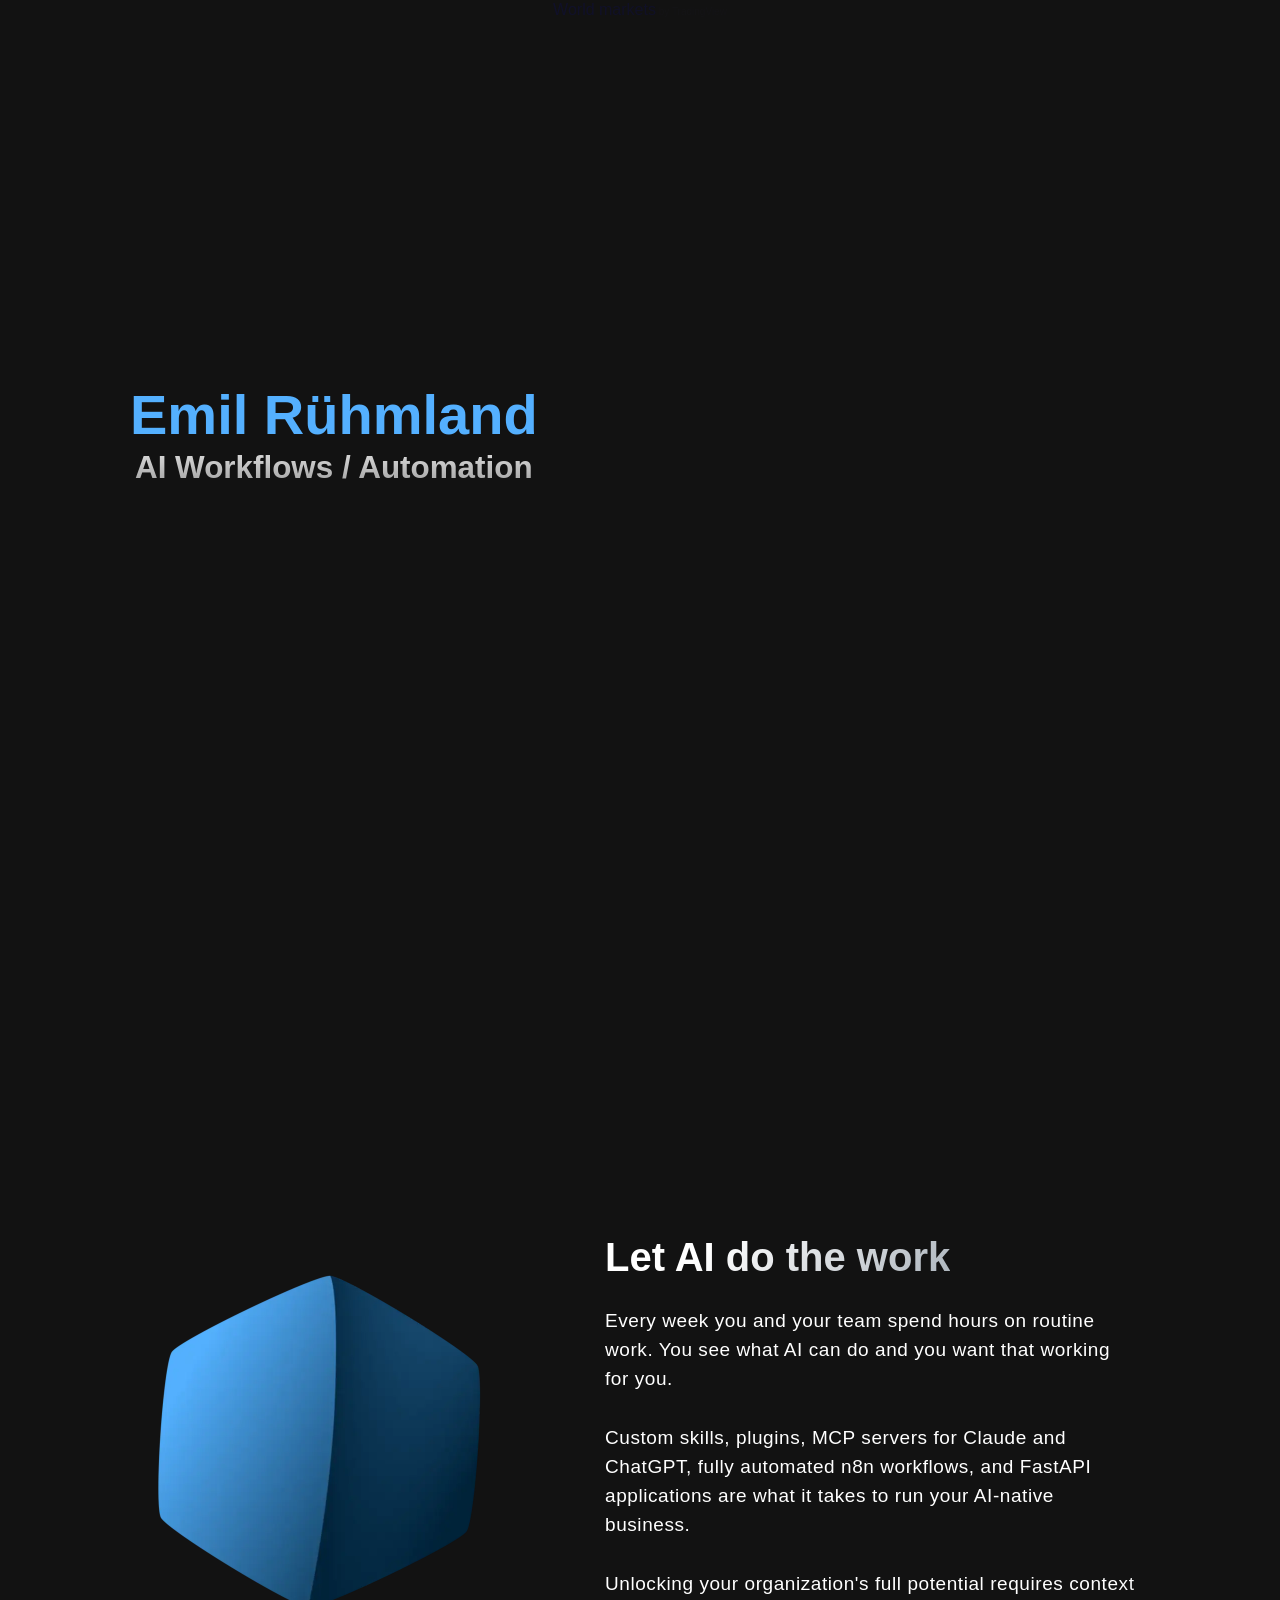
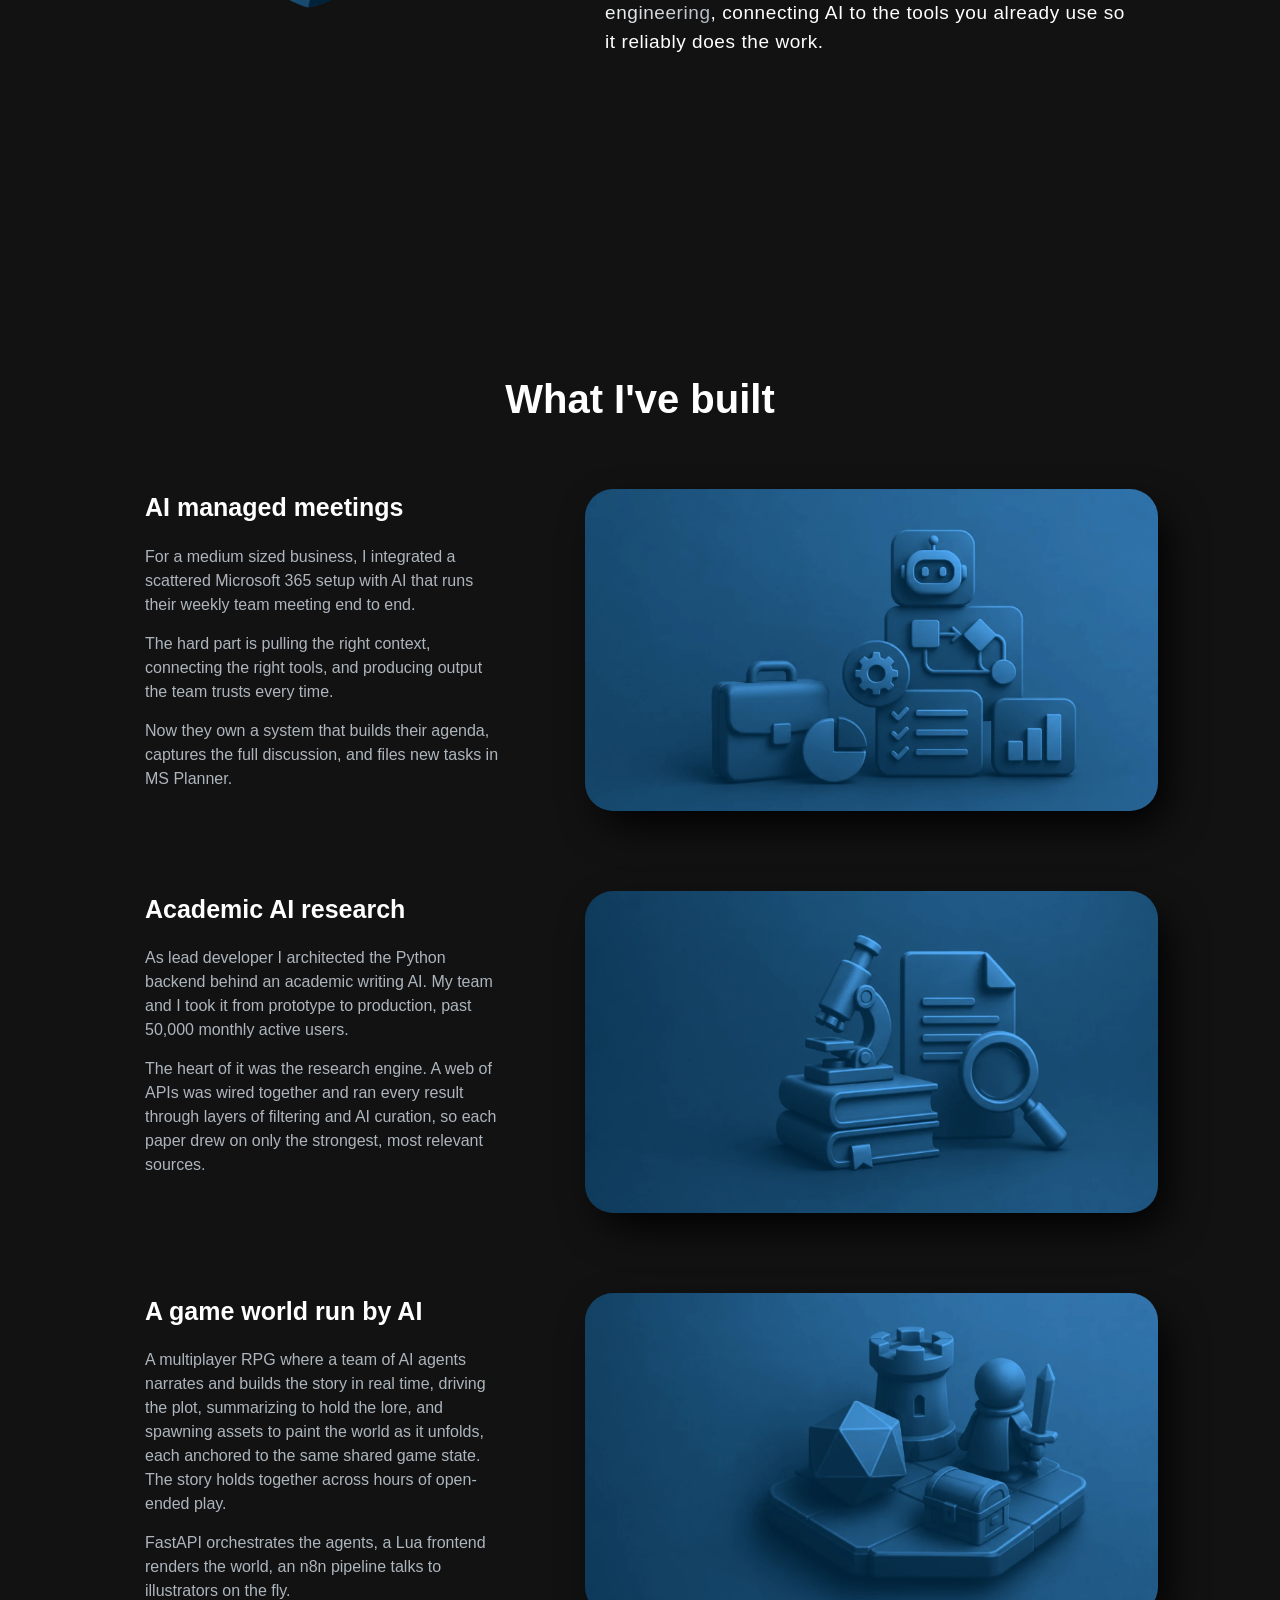
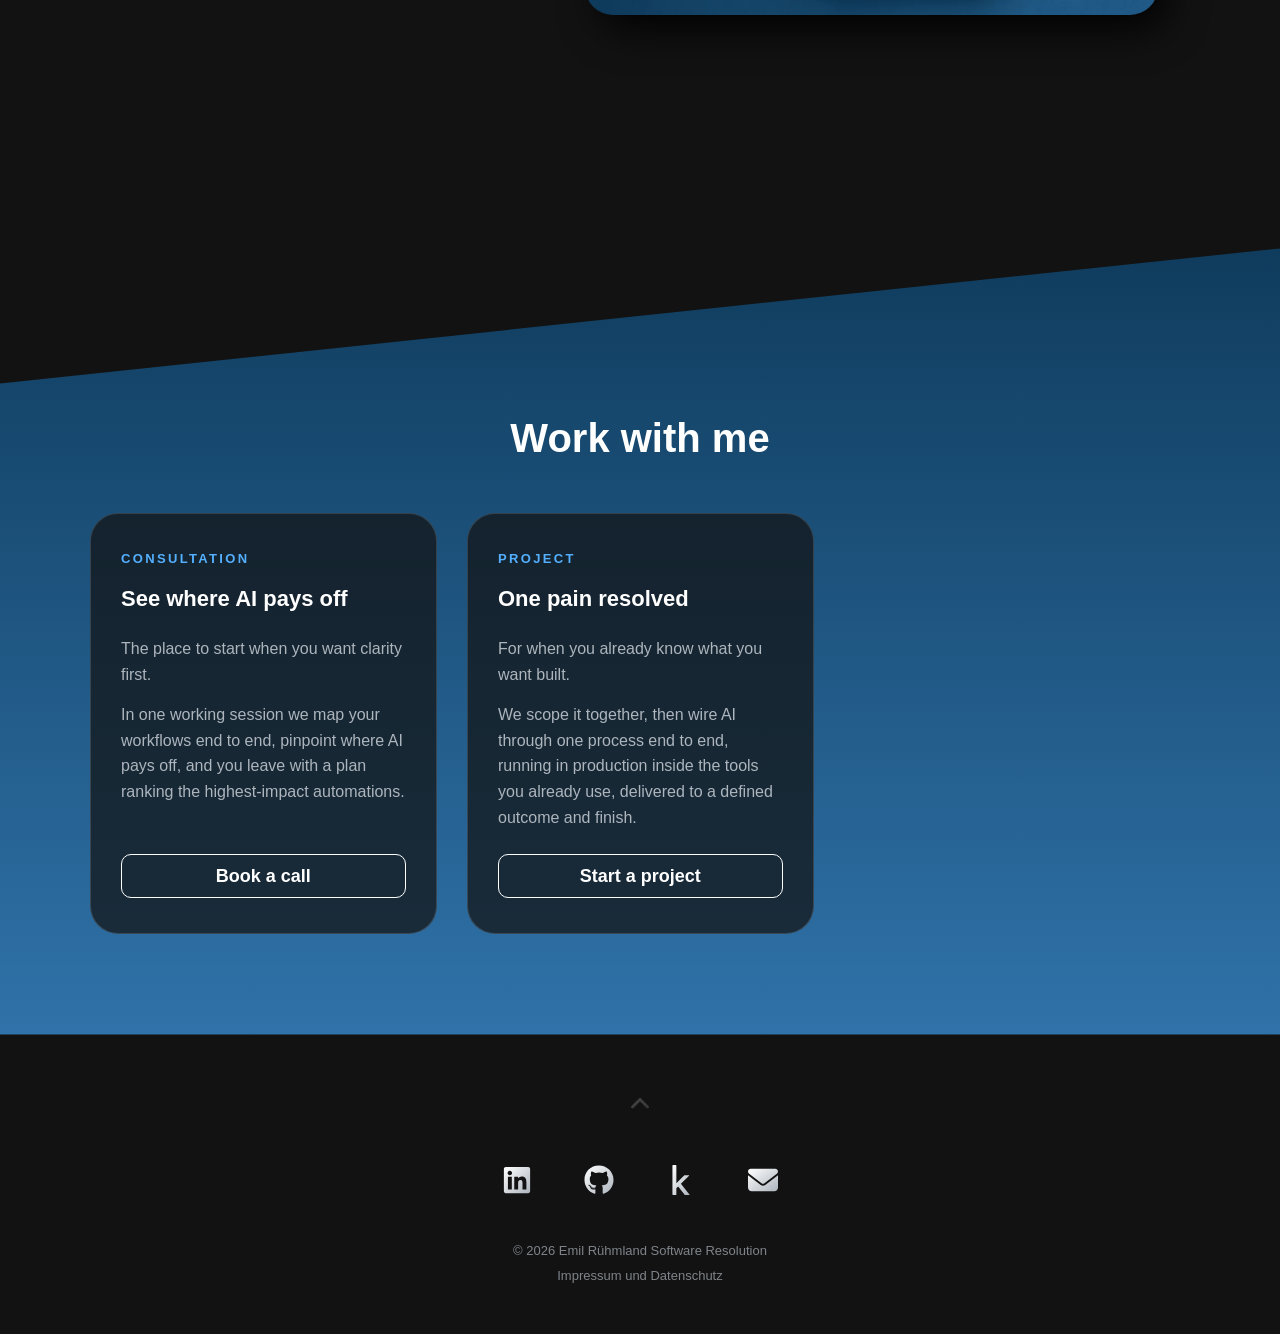
==== index.html @ a945712d "Update cal.com links and remove hero contact plus polish" ====
<!DOCTYPE html>
<html lang="en">

<head>
  <meta charset="UTF-8" />
  <meta http-equiv="X-UA-Compatible" content="IE=edge" />
  <meta name="viewport" content="width=device-width, initial-scale=1.0" />
  <style>
    @font-face {
      font-family: 'Montserrat';
      font-style: normal;
      font-weight: 400;
      font-display: swap;
      src: url('./assets/fonts/montserrat-400.ttf') format('truetype')
    }

    @font-face {
      font-family: 'Montserrat';
      font-style: normal;
      font-weight: 700;
      font-display: swap;
      src: url('./assets/fonts/montserrat-700.ttf') format('truetype')
    }

    @font-face {
      font-family: 'Chivo Mono';
      font-style: normal;
      font-weight: 100;
      font-display: swap;
      src: url('./assets/fonts/chivomono-100.ttf') format('truetype')
    }

    @font-face {
      font-family: 'Chivo Mono';
      font-style: normal;
      font-weight: 300;
      font-display: swap;
      src: url('./assets/fonts/chivomono-300.ttf') format('truetype')
    }

    @font-face {
      font-family: 'Chivo Mono';
      font-style: normal;
      font-weight: 400;
      font-display: swap;
      src: url('./assets/fonts/chivomono-400.ttf') format('truetype')
    }
  </style>

  <title>AI Integration &amp; Automation | Emil Rühmland</title>

  <meta name="description"
    content="AI automation for your business with n8n, FastAPI, and custom MCP servers. I wire AI into the tools you already run so it handles the repetitive work." />
  <meta name="author" content="Emil Rühmland" />
  <meta name="robots" content="index, follow" />

  <!-- Canonical URL -->
  <link rel="canonical" href="https://ruehmland.de/" />

  <!-- Open Graph -->
  <meta property="og:type" content="website" />
  <meta property="og:title" content="Emil Rühmland | Context Engineer" />
  <meta property="og:description"
    content="AI that does the work. I integrate AI into your business, inside the tools you already use." />
  <meta property="og:url" content="https://ruehmland.de/" />
  <meta property="og:image" content="https://ruehmland.de/assets/active/card.webp" />
  <meta property="og:image:width" content="1200" />
  <meta property="og:image:height" content="630" />
  <meta property="og:locale" content="en_US" />
  <meta property="og:site_name" content="Emil Rühmland Software Resolution" />

  <!-- Twitter Card -->
  <meta name="twitter:card" content="summary_large_image" />
  <meta name="twitter:title" content="Emil Rühmland | Context Engineer" />
  <meta name="twitter:description"
    content="AI that does the work. I integrate AI into your business, inside the tools you already use." />
  <meta name="twitter:image" content="https://ruehmland.de/assets/active/card.webp" />

  <!-- Favicon -->
  <link rel="icon" type="image/webp" href="./assets/active/favicon.webp" />

  <!-- Theme color -->
  <meta name="theme-color" content="#36d1dc" />

  <link rel="stylesheet" href="./css/main.css" />
  <script defer src="./javascript/scrollreveal.min.js"></script>
  <script defer type="text/javascript" src="./javascript/scrollveal.js"></script>

  <!-- JSON-LD Structured Data -->
  <script type="application/ld+json">
  {
    "@context": "https://schema.org",
    "@graph": [
      {
        "@type": "Person",
        "@id": "https://ruehmland.de/#emil",
        "name": "Emil Rühmland",
        "jobTitle": "Context Engineer",
        "description": "AI integration & automation for business",
        "url": "https://ruehmland.de",
        "image": "https://ruehmland.de/assets/active/logo.webp",
        "email": "emil@ruehm.land",
        "sameAs": [
          "https://www.linkedin.com/in/emilrueh/",
          "https://github.com/emilrueh/",
          "https://www.kaggle.com/emilrueh"
        ],
        "knowsAbout": [
          "AI integration",
          "AI automation",
          "context engineering",
          "MCP",
          "custom MCP development",
          "Microsoft 365 automation",
          "n8n",
          "FastAPI",
          "business process automation",
          "LLM integration"
        ],
        "worksFor": {
          "@type": "Organization",
          "name": "Emil Rühmland Software Resolution"
        }
      },
      {
        "@type": "Service",
        "serviceType": "AI integration & automation",
        "provider": { "@id": "https://ruehmland.de/#emil" },
        "areaServed": ["EU", "Remote"]
      }
    ]
  }
  </script>
</head>

<body>
  <!-- SVG Icon Sprite -->
  <svg xmlns="http://www.w3.org/2000/svg" style="position: absolute; width: 0; height: 0; overflow: hidden;">
    <defs>
      <linearGradient id="icon-gradient" x1="0%" y1="0%" x2="100%" y2="100%">
        <stop offset="0%" style="stop-color:#ffffff" />
        <stop offset="100%" style="stop-color:#adb5bd" />
      </linearGradient>
      <linearGradient id="service-icon-gradient" x1="0%" y1="100%" x2="100%" y2="0%">
        <stop offset="0%" stop-color="#54b0ff" />
        <stop offset="100%" stop-color="#2d5373" />
      </linearGradient>
    </defs>
    <symbol id="icon-linkedin" viewBox="0 0 448 512">
      <path
        d="M416 32H31.9C14.3 32 0 46.5 0 64.3v383.4C0 465.5 14.3 480 31.9 480H416c17.6 0 32-14.5 32-32.3V64.3c0-17.8-14.4-32.3-32-32.3zM135.4 416H69V202.2h66.5V416zm-33.2-243c-21.3 0-38.5-17.3-38.5-38.5S80.9 96 102.2 96c21.2 0 38.5 17.3 38.5 38.5 0 21.3-17.2 38.5-38.5 38.5zm282.1 243h-66.4V312c0-24.8-.5-56.7-34.5-56.7-34.6 0-39.9 27-39.9 54.9V416h-66.4V202.2h63.7v29.2h.9c8.9-16.8 30.6-34.5 62.9-34.5 67.2 0 79.7 44.3 79.7 101.9V416z" />
    </symbol>
    <symbol id="icon-github" viewBox="0 0 496 512">
      <path
        d="M165.9 397.4c0 2-2.3 3.6-5.2 3.6-3.3.3-5.6-1.3-5.6-3.6 0-2 2.3-3.6 5.2-3.6 3-.3 5.6 1.3 5.6 3.6zm-31.1-4.5c-.7 2 1.3 4.3 4.3 4.9 2.6 1 5.6 0 6.2-2s-1.3-4.3-4.3-5.2c-2.6-.7-5.5.3-6.2 2.3zm44.2-1.7c-2.9.7-4.9 2.6-4.6 4.9.3 2 2.9 3.3 5.9 2.6 2.9-.7 4.9-2.6 4.6-4.6-.3-1.9-3-3.2-5.9-2.9zM244.8 8C106.1 8 0 113.3 0 252c0 110.9 69.8 205.8 169.5 239.2 12.8 2.3 17.3-5.6 17.3-12.1 0-6.2-.3-40.4-.3-61.4 0 0-70 15-84.7-29.8 0 0-11.4-29.1-27.8-36.6 0 0-22.9-15.7 1.6-15.4 0 0 24.9 2 38.6 25.8 21.9 38.6 58.6 27.5 72.9 20.9 2.3-16 8.8-27.1 16-33.7-55.9-6.2-112.3-14.3-112.3-110.5 0-27.5 7.6-41.3 23.6-58.9-2.6-6.5-11.1-33.3 2.6-67.9 20.9-6.5 69 27 69 27 20-5.6 41.5-8.5 62.8-8.5s42.8 2.9 62.8 8.5c0 0 48.1-33.6 69-27 13.7 34.7 5.2 61.4 2.6 67.9 16 17.7 25.8 31.5 25.8 58.9 0 96.5-58.9 104.2-114.8 110.5 9.2 7.9 17 22.9 17 46.4 0 33.7-.3 75.4-.3 83.6 0 6.5 4.6 14.4 17.3 12.1C428.2 457.8 496 362.9 496 252 496 113.3 383.5 8 244.8 8zM97.2 352.9c-1.3 1-1 3.3.7 5.2 1.6 1.6 3.9 2.3 5.2 1 1.3-1 1-3.3-.7-5.2-1.6-1.6-3.9-2.3-5.2-1zm-10.8-8.1c-.7 1.3.3 2.9 2.3 3.9 1.6 1 3.6.7 4.3-.7.7-1.3-.3-2.9-2.3-3.9-2-.6-3.6-.3-4.3.7zm32.4 35.6c-1.6 1.3-1 4.3 1.3 6.2 2.3 2.3 5.2 2.6 6.5 1 1.3-1.3.7-4.3-1.3-6.2-2.2-2.3-5.2-2.6-6.5-1zm-11.4-14.7c-1.6 1-1.6 3.6 0 5.9 1.6 2.3 4.3 3.3 5.6 2.3 1.6-1.3 1.6-3.9 0-6.2-1.4-2.3-4-3.3-5.6-2z" />
    </symbol>
    <symbol id="icon-kaggle" viewBox="0 0 320 512">
      <path
        d="M304.2 501.5L158.4 320.3 298.2 185c2.6-2.7 1.7-10.5-5.3-10.5h-69.2c-3.5 0-7 1.8-10.5 5.3L80.9 313.5V7.5q0-7.5-7.5-7.5H21.5Q14 0 14 7.5v497q0 7.5 7.5 7.5h51.9q7.5 0 7.5-7.5v-109l30.8-29.3 110.5 140.6c3 3.5 6.5 5.3 10.5 5.3h66.5q5.25 0 6.3-5.3 1.05-5.3-1.3-7.8z" />
    </symbol>
    <symbol id="icon-envelope" viewBox="0 0 512 512">
      <path
        d="M48 64C21.5 64 0 85.5 0 112c0 15.1 7.1 29.3 19.2 38.4L236.8 313.6c11.4 8.5 27 8.5 38.4 0L492.8 150.4c12.1-9.1 19.2-23.3 19.2-38.4c0-26.5-21.5-48-48-48H48zM0 176V384c0 35.3 28.7 64 64 64H448c35.3 0 64-28.7 64-64V176L294.4 339.2c-22.8 17.1-54 17.1-76.8 0L0 176z" />
    </symbol>
    <symbol id="icon-angle-up" viewBox="0 0 448 512">
      <path
        d="M201.4 137.4c12.5-12.5 32.8-12.5 45.3 0l160 160c12.5 12.5 12.5 32.8 0 45.3s-32.8 12.5-45.3 0L224 205.3 86.6 342.6c-12.5 12.5-32.8 12.5-45.3 0s-12.5-32.8 0-45.3l160-160z" />
    </symbol>
  </svg>

  <!-- Hero Section -->
  <div id="hero">
    <div class="hero-overlay"></div>

    <section class="container hero-content">
      <div class="hero-title-group">
        <h1 class="hero-title">
          <span class="text-color-main name">Emil Rühmland</span>
          <br />
          <span class="company-name">AI Workflows / Automation</span>
        </h1>
      </div>
    </section>
    <a href="#about" class="scroll-down-link" aria-label="scroll-down">
      <div class="scroll-down"></div>
    </a>
  </div>
  <!-- /END Hero Section -->

  <!-- About Section -->
  <section id="about">
    <div class="container">
      <div class="row about-wrapper">
        <div class="about-wrapper__image">
          <img class="img-fluid" src="./assets/active/logo.webp" alt="Emil Rühmland Software Resolution logo"
            width="700" height="700" loading="lazy" />
        </div>
        <div class="about-wrapper__info">
          <h2 class="section-title">
            <span class="text-color-highlight">Let AI do the work</span>
          </h2>
          <p class="about-wrapper__info-text">
            Every week you and your team spend hours on routine work. You see what AI can do and you want that
            working for you.
          </p>
          <p class="about-wrapper__info-text">
            Custom skills, plugins, MCP servers for Claude and ChatGPT, fully automated n8n
            workflows, and FastAPI applications are what it takes to run your AI-native business.
          </p>
          <p class="about-wrapper__info-text">Unlocking your organization's full potential requires
            <span class="text-color-highlight">context engineering</span>, connecting AI to the tools you
            already use so it reliably does the work.
          </p>
          <img class="about-wrapper__logo-inline" src="./assets/active/logo-90.webp"
            alt="Emil Rühmland Software Resolution logo" width="90" height="90" loading="lazy" />
        </div>
      </div>
    </div>
  </section>
  <!-- /END About Section -->

  <!-- Projects Section -->
  <section id="projects">
    <div class="container">
      <div class="project-wrapper">
        <h2 class="section-title">What I've built</h2>

        <!-- Each .row is a project -->
        <article class="row">
          <div class="project-wrapper__text">
            <h3 class="project-wrapper__text-title">AI managed meetings</h3>
            <p class="project-wrapper__text-info">
              For a medium sized business, I integrated a scattered Microsoft 365 setup with AI
              that runs their weekly team meeting end to end.
            </p>
            <p class="project-wrapper__text-info">
              The hard part is pulling the right
              context, connecting the right tools, and producing output the team trusts every time.
            </p>
            <p class="project-wrapper__text-info">
              Now they own a system that builds their agenda, captures the full discussion, and files new tasks in
              MS Planner.
            </p>
          </div>
          <div class="project-wrapper__image">
            <div class="thumbnail rounded">
              <img src="./assets/active/businessworkflows.webp" class="img-fluid"
                alt="AI meeting assistant integrated with Microsoft 365 for a mid-sized business" width="1600"
                height="900" loading="lazy" />
            </div>
          </div>
        </article>
        <!-- /END Project -->

        <!-- Each .row is a project -->
        <article class="row">
          <div class="project-wrapper__text">
            <h3 class="project-wrapper__text-title">Academic AI research</h3>
            <p class="project-wrapper__text-info">
              As lead developer I architected the Python backend behind an academic writing AI. My team and I took
              it from prototype to production, past 50,000 monthly active users.
            </p>
            <p class="project-wrapper__text-info">
              The heart of it was the research engine. A web of APIs was wired together and ran every
              result through layers of filtering and AI curation, so each paper drew on
              only the strongest, most relevant sources.
            </p>
          </div>
          <div class="project-wrapper__image">
            <div class="thumbnail rounded">
              <img src="./assets/active/academicresearch.webp" class="img-fluid"
                alt="Academic writing AI with a Python research engine" width="1600" height="900" loading="lazy" />
            </div>
          </div>
        </article>
        <!-- /END Project -->

        <!-- Each .row is a project -->
        <article class="row">
          <div class="project-wrapper__text">
            <h3 class="project-wrapper__text-title">A game world run by AI</h3>
            <p class="project-wrapper__text-info">
              A multiplayer RPG where a team of AI agents narrates and builds the story in real
              time, driving the plot, summarizing to hold the lore, and spawning assets to paint the world as
              it unfolds, each anchored to the same shared game state. The story holds together across hours of
              open-ended play.
            </p>
            <p class="project-wrapper__text-info">
              FastAPI orchestrates the agents, a Lua frontend renders the world, an n8n pipeline talks to illustrators
              on the fly.
            </p>
          </div>
          <div class="project-wrapper__image">
            <div class="thumbnail rounded">
              <img src="./assets/active/roleplayinggame.webp" class="img-fluid"
                alt="Multiplayer RPG narrated in real time by a team of AI agents" width="1600" height="900"
                loading="lazy" />
            </div>
          </div>
        </article>
        <!-- /END Project -->
      </div>
    </div>
  </section>
  <!-- /END Projects Section -->

  <!-- Contact Section -->
  <section id="contact">
    <div class="container">
      <h2 class="section-title">Work with me</h2>
      <div class="pricing-grid">
        <article class="pricing-card">
          <p class="pricing-card__label">Consultation</p>
          <h3 class="pricing-card__title">See where AI pays off</h3>
          <p class="pricing-card__lead">The place to start when you want clarity first.</p>
          <p class="pricing-card__desc">In one working session we map your workflows end to end,
            pinpoint where AI pays off, and you leave with a plan ranking the highest-impact automations.</p>
          <a href="https://cal.com/emilrueh/consultation" target="_blank" rel="noopener noreferrer"
            class="cta-btn cta-btn--contact pricing-card__cta">Book a call</a>
        </article>
        <article class="pricing-card">
          <p class="pricing-card__label">Project</p>
          <h3 class="pricing-card__title">One pain resolved</h3>
          <p class="pricing-card__lead">For when you already know what you want built.</p>
          <p class="pricing-card__desc">We scope it together, then wire AI through one process end to
            end, running in production inside the tools you already use, delivered to a defined outcome
            and finish.</p>
          <a href="https://cal.com/emilrueh/project" target="_blank" rel="noopener noreferrer"
            class="cta-btn cta-btn--contact pricing-card__cta">Start a project</a>
        </article>
        <article class="pricing-card">
          <p class="pricing-card__label">Partnership</p>
          <h3 class="pricing-card__title">Your AI-native business</h3>
          <p class="pricing-card__lead">For making AI part of how the whole business runs.</p>
          <p class="pricing-card__desc">We work process by process across the company, each one scoped
            and delivered like a project, with continuous rollout, upkeep, and priority access as your
            needs grow.</p>
          <a href="https://cal.com/emilrueh/partnership" target="_blank" rel="noopener noreferrer"
            class="cta-btn cta-btn--contact pricing-card__cta">Let's talk</a>
        </article>
      </div>
    </div>
  </section>
  <!-- END Contact Section -->

  <!-- Footer Section -->
  <footer class="footer">
    <div class="container">
      <a href="#hero" class="back-to-top" aria-label="back to top">
        <svg class="icon icon-angle-up" aria-hidden="true">
          <use href="#icon-angle-up"></use>
        </svg>
      </a>
      <div class="social-links">
        <a href="https://www.linkedin.com/in/emilrueh/" target="_blank" rel="noopener noreferrer" aria-label="linkedin">
          <svg class="icon">
            <use href="#icon-linkedin"></use>
          </svg>
        </a>
        <a href="https://github.com/emilrueh/" target="_blank" rel="noopener noreferrer" aria-label="github">
          <svg class="icon">
            <use href="#icon-github"></use>
          </svg>
        </a>
        <a href="https://www.kaggle.com/emilrueh" target="_blank" rel="noopener noreferrer" aria-label="kaggle">
          <svg class="icon">
            <use href="#icon-kaggle"></use>
          </svg>
        </a>
        <a href="mailto:emil@ruehm.land" target="_blank" rel="noopener noreferrer" aria-label="email">
          <svg class="icon">
            <use href="#icon-envelope"></use>
          </svg>
        </a>
      </div>
      <p class="footer__text">
        &copy; <span id="year"></span> Emil Rühmland Software Resolution
      </p>
      <p class="footer__text">
        <a href="./impressum.html">Impressum</a> und
        <a href="./datenschutz.html">Datenschutz</a>
      </p>
      <script>
        document.getElementById('year').textContent = new Date().getFullYear();
      </script>
    </div>
  </footer>
  <!-- END Footer Section -->

  <script defer src="./javascript/vanilla-tilt.min.js"></script>
  <script defer src="./javascript/valtilt.js"></script>
  <!-- <script defer src="./javascript/crudeletters.js"></script> -->
  <script defer src="./javascript/readability.js"></script>
  <script defer src="./javascript/binary.js"></script>
  <script defer src="./javascript/tradingview.js"></script>
</body>

</html>
---- css/main.css ----
/* Montserrat loaded in HTML to avoid render-blocking @import */

@property --company-fade {
    syntax: '<color>';
    inherits: false;
    initial-value: white;
}

@property --highlight-fade {
    syntax: '<color>';
    inherits: false;
    initial-value: #adb5bd;
}

/* ==========================================================================
   1. CSS VARIABLES
   ========================================================================== */

:root {
    --bg-dark: #121212;
    --accent-light-blue: #54b0ff;
    --accent-dark-blue: #002239;
    --accent-middle: #002239;
    --text-white: #ffffff;
    --text-light-grey: #adb5bd;
    --chart-opacity: 0.15;
}

/* ==========================================================================
   2. RESET & BASE
   ========================================================================== */

* {
    margin: 0;
    padding: 0;
    box-sizing: border-box;
    font-family: "Montserrat", sans-serif
}

html {
    font-size: 62.5%;
    scroll-behavior: smooth;
    overflow-x: clip;
}

#binary-canvas {
    position: fixed;
    top: 0;
    left: 0;
    z-index: -2;
    pointer-events: none;
    -webkit-mask-image: linear-gradient(to bottom, transparent 0%, black 8%, black 100%);
    mask-image: linear-gradient(to bottom, transparent 0%, black 8%, black 100%);
}

body {
    text-align: center;
    line-height: 1.5;
    background-color: var(--bg-dark);
}

/* ==========================================================================
   3. TYPOGRAPHY
   ========================================================================== */

h1 {
    font-weight: 700
}

p,
a {
    font-size: 1.6rem
}

a {
    text-decoration: none
}

a:hover {
    transition: all .3s ease-in-out
}

.section-title {
    margin-bottom: 4.5rem;
    font-size: 4rem
}

@media(max-width: 37.5em) {
    .section-title {
        font-size: 2.8rem
    }
}

.text-color-main {
    margin-left: 1rem;
    color: var(--accent-middle);
    -webkit-text-fill-color: var(--accent-middle)
}

@supports((-webkit-background-clip: text) or (background-clip: text)) or (-webkit-background-clip: text) {
    .text-color-main {
        background-image: linear-gradient(0deg, var(--accent-light-blue) 0%, var(--accent-light-blue) 100%);
        -webkit-background-clip: text;
        background-clip: text;
        -webkit-text-fill-color: rgba(0, 0, 0, 0);
        color: rgba(0, 0, 0, 0)
    }
}

@media(max-width: 48em) {
    .text-color-main {
        margin: 0;
        background-image: none;
        -webkit-text-fill-color: var(--accent-light-blue);
        color: var(--accent-light-blue);
        box-shadow: none
    }
}

.text-color-highlight {
    color: var(--text-light-grey);
    -webkit-text-fill-color: var(--text-light-grey)
}

@supports((-webkit-background-clip: text) or (background-clip: text)) or (-webkit-background-clip: text) {
    .text-color-highlight {
        --highlight-fade: #adb5bd;
        background-image: linear-gradient(135deg, var(--text-white) 30%, var(--highlight-fade) 100%);
        -webkit-background-clip: text;
        background-clip: text;
        -webkit-text-fill-color: rgba(0, 0, 0, 0);
        color: rgba(0, 0, 0, 0);
        transition: --highlight-fade 0.6s ease;
    }

    .text-color-highlight:hover {
        --highlight-fade: white;
    }
}


/* ==========================================================================
   4. LAYOUT
   ========================================================================== */

.mobile-break {
    display: none;
}

.desktop-break {
    display: inline;
}

@media(max-width: 45em) {
    .mobile-break {
        display: inline;
    }

    .desktop-break {
        display: none;
    }
}

section {
    padding: 5rem 0rem
}

@media(max-width: 45em) {
    section {
        border: none;
        padding-left: 1rem;
        padding-right: 1rem;
    }
}

section .row {
    display: grid;
    gap: 2rem;
    grid-template-columns: 1fr 2fr;
    grid-template-rows: 1fr;
    padding: 0 1.5rem
}

@media(max-width: 56.25em) {
    section .row {
        grid-template-columns: 1fr;
        grid-template-rows: auto
    }
}

@media(max-width: 37.5em) {
    section .row {
        padding: 0
    }
}

section .row p+p {
    margin-top: 1rem
}

section .row span {
    margin-top: 2rem
}

.container {
    width: 100%;
    padding: 0 1.5rem;
    margin: 0 auto;
    max-width: 1140px
}

@media(max-width: 75em) {
    .container {
        max-width: 960px;
        width: 100%
    }
}

@media(max-width: 56.25em) {
    .container {
        max-width: 720px;
        width: 100%;
        justify-content: center
    }
}

@media(max-width: 48em) {
    .container {
        max-width: 720px;
        width: 100%
    }
}

@media(max-width: 37.5em) {
    .container {
        max-width: 540px;
        width: 100%
    }
}

/* ==========================================================================
   5. BUTTONS
   ========================================================================== */

.cta-btn {
    margin-top: -1rem;
    display: inline-block;
    position: relative;
    padding: .8rem 1.6rem;
    font-weight: bold;
    line-height: 1;
    z-index: 1;
    overflow: hidden;
    border-radius: 3px;
    transition: all cubic-bezier(0.19, 1, 0.22, 1) .6s
}

.cta-btn::after {
    content: "";
    display: block;
    position: absolute;
    background-image: linear-gradient(135deg, var(--accent-light-blue) 0%, var(--accent-dark-blue) 100%);
    width: 0px;
    height: 100%;
    left: 0;
    top: 0;
    z-index: -1;
    transition: all cubic-bezier(0.19, 1, 0.22, 1) .6s
}

@media(max-width: 37.5em) {
    .cta-btn::after {
        width: 0;
        height: 0;
        background-image: none
    }
}

.cta-btn--contact {
    border-radius: 10px;
    margin-top: 1rem;
    align-self: center;
    color: #fff;
    border: 1px solid #fff
}

.cta-btn--contact::after {
    background: #fff;
    width: 100%;
    opacity: 0;
    transition: opacity 0.3s ease;
}

.cta-btn--contact:hover {
    color: #000;
    text-decoration: none;
    box-shadow: none;
    mix-blend-mode: screen;
    transition: color 0.3s;
}

@media(max-width: 37.5em) {
    .cta-btn--contact:hover {
        color: #fff
    }
}

.cta-btn--contact:hover::after {
    opacity: 1
}

/* ==========================================================================
   6. HERO SECTION
   ========================================================================== */

#hero {
    position: relative;
    min-height: 100vh;
    height: 100vh;
    display: flex;
    align-items: center;
    background-color: var(--bg-dark);
    font-weight: 400;
    color: #272341;
    padding: 0rem 5.6rem;
    top: 0;
    left: 0;
    bottom: 0;
    right: 0;
    line-height: 1.2;
}

@media(max-width: 56.25em) {
    #hero {
        justify-content: center
    }
}

@media(max-width: 37.5em) {
    #hero {
        padding: 0rem 1.6rem
    }
}

#hero .hero-title {
    font-size: 5.6rem;
    font-weight: 700;
    margin-bottom: 3.2rem;
    text-align: left;
    color: var(--text-white);
}

#hero .hero-title .name {
    margin: 0;
    font-size: 5.6rem;
    display: inline-block;
}

@media(max-width: 75em) {
    #hero .hero-title {
        font-size: 2.3rem;
        text-align: center;
    }
}

@media(max-width: 56.25em) {
    #hero .hero-title .name {
        font-size: 3.6rem;
        text-align: center
    }
}

@media(max-width: 37.5em) {
    #hero .hero-title .name {
        font-size: 3.5rem;
        line-height: 1.5
    }
}

@media(max-width: 20em) {
    #hero .hero-title {
        font-size: 2.8rem
    }
}

.company-name {
    display: block;
    font-size: 3.14rem;
    font-weight: 700;
    margin-top: 0.1rem;
    margin-left: 0rem;
    text-align: center;
    --company-fade: rgba(255, 255, 255, 0.6);
    background: linear-gradient(to bottom, #ffffffcf 21%, var(--company-fade) 96%);
    -webkit-background-clip: text;
    background-clip: text;
    -webkit-text-fill-color: transparent;
    color: transparent;
    animation: companyNameDim 0.8s ease-out 2s backwards;
    transition: --company-fade 0.6s ease;
}

.company-name:hover {
    --company-fade: white;
}

@keyframes companyNameDim {
    from {
        --company-fade: white;
    }

    to {
        --company-fade: rgba(255, 255, 255, 0.6);
    }
}

@media(max-width: 56.25em) {
    .company-name {
        font-size: 2.6rem;
        margin-left: 0;
    }
}

@media(max-width: 37.5em) {
    .company-name {
        font-size: 2rem;
        white-space: nowrap;
    }
}

@media(max-width: 48em) {
    .company-name {
        background: none;
        -webkit-background-clip: unset;
        background-clip: unset;
        -webkit-text-fill-color: rgba(255, 255, 255, 0.85);
        color: rgba(255, 255, 255, 0.85);
        animation: none;
    }
}

.hero-overlay {
    position: absolute;
    top: 90px;
    left: 0;
    width: 100%;
    bottom: 30px;
    z-index: 1;
}

.hero-content {
    display: flex;
    flex-direction: column;
    align-items: flex-start;
    position: relative;
    z-index: 2;
    padding-left: 6rem;
    pointer-events: none;
}

.hero-content .name,
.hero-content .company-name,
.hero-icons a,
.scroll-down-link {
    pointer-events: auto;
}

.hero-title-group {
    display: inline-flex;
    flex-direction: column;
    align-items: center;
}

.hero-icons {
    display: flex;
    gap: 3.2rem;
    margin-top: -1.2rem;
}

@keyframes iconFadeIn {
    from {
        opacity: 0;
    }

    to {
        opacity: 1;
    }
}

.hero-icons a {
    display: flex;
    align-items: center;
    justify-content: center;
    transition: all ease .2s;
    opacity: 0;
    animation: iconFadeIn 1s ease-out forwards;
}

.hero-icons a:first-child {
    animation-delay: 1.2s;
}

.hero-icons a:last-child {
    animation-delay: 1.3s;
}

.hero-icons a .icon {
    fill: url(#icon-gradient);
    transition: all ease-in-out .2s;
}

.hero-icons a[aria-label="email"] .icon {
    width: 3.6rem;
    height: 3.6rem;
}

.hero-icons a[aria-label="schedule a call"] .icon {
    width: 3.2rem;
    height: 3.2rem;
}

.hero-icons a:hover {
    transform: scale(1.1) translateY(-2px);
}

.hero-icons a:hover .icon {
    fill: var(--text-white);
}

@media(max-width: 48em) {
    .hero-content {
        align-items: center;
        text-align: center;
        position: relative;
        transform: translateY(-2rem);
        padding-left: 0;
        padding-right: 0;
    }

    #hero .hero-title {
        margin-bottom: 0;
    }

    .hero-icons {
        margin-top: 1.5rem;
    }
}

/* ==========================================================================
   7. ABOUT SECTION
   ========================================================================== */

#about {
    background-color: transparent;
    color: #00000000;
    height: 100%;
    -webkit-clip-path: polygon(0 0, 100% 0, 100% 80%, 0 100%);
    clip-path: polygon(0 0, 100% 0, 100% 80%, 0 100%);
    padding-bottom: 20%;
    position: relative;
}

@keyframes logoFloat {

    0%,
    100% {
        translate: 0 0;
        scale: 1;
    }

    50% {
        translate: 0 -6px;
        scale: 1.03;
    }
}

@keyframes widgetFadeIn {
    from {
        opacity: 0;
    }

    to {
        opacity: var(--chart-opacity);
    }
}


@media(max-width: 75em) {
    #about {
        height: 100%;
        -webkit-clip-path: none;
        clip-path: none;
        z-index: -1;
    }
}

#about .about-wrapper {
    color: var(--text-white);
    grid-template-columns: 1fr 1fr;
    margin-top: 9rem;
}

@media(max-width: 37.5em) {
    #about .about-wrapper {
        margin-top: -6rem;
        padding-bottom: 0;
        grid-template-columns: 1fr
    }
}

@media(min-width: 1024px) {
    #about {
        margin-top: 10rem;
        margin-right: 9rem;
        padding-top: 12rem;
    }
}

#about .about-wrapper__image {
    margin-top: 2rem;
    display: flex;
    height: 90%;
    align-items: center;
    justify-content: center;
}

#about .about-wrapper__image img {
    max-width: 350px;
    width: 100%;
    height: auto;
    transition: translate 0.8s cubic-bezier(0.25, 0.1, 0.25, 1), scale 0.8s cubic-bezier(0.25, 0.1, 0.25, 1);
}

#about .about-wrapper__image img:hover {
    translate: 0 -8px;
    scale: 1.05;
}

@media (max-width: 48em) {
    #about .about-wrapper__image {
        display: none;
    }
}

#about .about-wrapper__info {
    display: flex;
    height: 97%;
    justify-content: center;
    flex-direction: column;
    text-align: left;
    padding-top: 3rem;
}

#about .about-wrapper__info p {
    line-height: 2.9rem;
    padding-bottom: 2rem;
    font-size: 1.9rem;
    letter-spacing: 0.03em;
}

#about .about-wrapper__info .section-title {
    margin-bottom: 2.5rem;
    line-height: 1.2;
}

@media(max-width: 37.5em) {
    #about .about-wrapper__info p {
        font-size: 1.6rem;
        line-height: 2.4rem;
    }
}

#about .about-wrapper__logo-inline {
    display: none;
}

@media(max-width: 48em) {
    #about .about-wrapper__info {
        align-items: center;
        text-align: center;
    }

    #about .about-wrapper__info .section-title {
        display: none;
    }

    #about .about-wrapper__logo-inline {
        display: block;
        width: 90px;
        height: auto;
        margin: 6rem 0 0 0;
        animation: logoFloat 4s ease-in-out infinite;
    }
}


/* ==========================================================================
   7b. SERVICES SECTION
   ========================================================================== */

#services {
    background-color: transparent;
    padding: 5rem 0 30rem;
    /* margin-top: -12rem; */
}

#services .section-title {
    margin-bottom: 6rem;
    text-align: center;
    color: var(--text-white);
}

.services-grid {
    display: grid;
    grid-template-columns: 1fr 1fr;
    gap: 5rem;
    max-width: 1100px;
    margin: 0 auto;
}

.service-card {
    display: grid;
    grid-template-columns: 1fr 2fr;
    gap: 2rem;
    align-items: center;
}

.service-card__image {
    display: flex;
    align-items: center;
    justify-content: center;
    transform-style: preserve-3d;
}

.service-icon {
    display: block;
    width: 100px;
    height: 100px;
    fill: url(#service-icon-gradient);
}

.service-card__info {
    text-align: left;
}

.service-card__title {
    font-size: 2.2rem;
    color: var(--text-white);
    margin-bottom: 1rem;
    font-weight: 700;
}

.service-card__desc {
    font-size: 1.6rem;
    color: var(--text-light-grey);
    line-height: 1.7;
}

@media (max-width: 48em) {
    #services {
        padding: 0rem 0 6rem;
    }

    #services .section-title {
        display: none;
    }

    .services-grid {
        grid-template-columns: 1fr;
        gap: 3rem;
        padding: 0 2rem;
    }

    .service-card {
        grid-template-columns: 1fr;
        text-align: center;
    }

    .service-card__image {
        display: none;
    }

    .service-card__info {
        text-align: center;
    }
}

/* ==========================================================================
   8. CONTACT SECTION
   ========================================================================== */

#contact {
    position: relative;
    -webkit-clip-path: polygon(0 15vh, 100% 0, 100% 100%, 0 100%);
    clip-path: polygon(0 15vh, 100% 0, 100% 100%, 0 100%);
    padding: 16rem 0 10rem 0;
    margin-top: -6rem;
    margin-bottom: -1px;
    color: #fff;
    overflow: hidden;
}

#contact::before {
    content: "";
    position: absolute;
    width: 200vmax;
    height: 200vmax;
    left: 50%;
    top: 50%;
    margin-left: -100vmax;
    margin-top: -100vmax;
    border-radius: 50%;
    background-image: linear-gradient(0deg, var(--accent-light-blue) 0%, var(--accent-dark-blue) 80%);
    z-index: -1;
    animation: gradientTilt 12s linear infinite;
}

@keyframes gradientTilt {
    0% {
        transform: rotate(0deg);
    }

    100% {
        transform: rotate(360deg);
    }
}

@media(max-width: 45em) {
    #contact {
        padding: 15rem 0 4rem 0;
        margin-top: 0;
        -webkit-clip-path: polygon(0 8vh, 100% 0, 100% 100%, 0 100%);
        clip-path: polygon(0 8vh, 100% 0, 100% 100%, 0 100%)
    }

    #contact::before {
        width: 100%;
        height: 100%;
        left: 0;
        top: 0;
        margin: 0;
        border-radius: 0;
        animation: none;
    }
}

#contact>.container {
    position: relative;
    z-index: 1;
}

#contact .contact-wrapper {
    margin-top: -3.2rem;
    padding: 0 2rem;
    -webkit-backface-visibility: hidden;
    backface-visibility: hidden
}

#contact .contact-wrapper__text {
    margin-top: -0.6rem;
    margin-bottom: 2.8rem;
    font-size: 3.2rem
}

#contact .contact-wrapper a {
    margin-top: 0.1rem;
    font-size: 3.6rem
}


@media(max-width: 45em) {

    #contact .contact-wrapper__text {
        font-size: 2rem;
        line-height: 1.5;
    }

    #contact .contact-wrapper {
        display: flex;
        flex-direction: column;
        align-items: center;
    }

    #contact .contact-wrapper a {
        font-size: 2.2rem;
        line-height: 1.2;
        margin-top: -0.6rem;
        width: fit-content;
        margin-left: auto;
        margin-right: auto;
    }
}

/* ==========================================================================
   8a. PRICING TIERS
   ========================================================================== */

.pricing-grid {
    display: grid;
    grid-template-columns: repeat(3, 1fr);
    gap: 3rem;
    max-width: 1100px;
    margin: 0 auto;
    align-items: stretch;
}

.pricing-card {
    display: flex;
    flex-direction: column;
    text-align: left;
    padding: 3.5rem 3rem;
    border-radius: 28px;
    background: rgba(18, 18, 18, 0.72);
    border: 1px solid rgba(255, 255, 255, 0.14);
    transition: transform 0.4s cubic-bezier(0.19, 1, 0.22, 1);
    will-change: transform;
}

.pricing-card:hover {
    transform: scale(1.04);
}

.pricing-card__label {
    font-size: 1.3rem;
    letter-spacing: 0.18em;
    text-transform: uppercase;
    color: var(--accent-light-blue);
    margin-bottom: 1.6rem;
    font-weight: 700;
}

.pricing-card__title {
    font-size: 2.2rem;
    line-height: 1.25;
    color: var(--text-white);
    font-weight: 700;
    margin-bottom: 2.4rem;
}

.pricing-card__lead,
.pricing-card__desc {
    font-size: 1.6rem;
    line-height: 1.6;
    color: var(--text-light-grey);
}

.pricing-card__lead {
    margin: 0 0 1.5rem 0;
}

.pricing-card__desc {
    margin: 0 0 2.4rem 0;
}

.pricing-card__cta {
    display: block;
    width: 100%;
    margin-top: auto;
    text-align: center;
    font-size: 1.8rem;
    padding: 1.2rem 1.6rem;
}

@media (max-width: 62em) {
    .pricing-grid {
        grid-template-columns: 1fr;
        max-width: 480px;
        gap: 2.5rem;
        padding: 0 2rem;
    }
}

/* ==========================================================================
   8b. TRADINGVIEW WIDGET & MOUSE ZONES
   ========================================================================== */

#hero .tradingview-widget-container {
    position: absolute;
    top: 0;
    left: 0;
    width: 100%;
    animation: widgetFadeIn 3s ease-out 1s backwards;
    height: 100%;
    z-index: 0;
    opacity: var(--chart-opacity);
    transition: opacity 1s ease;
    -webkit-mask-image:
        radial-gradient(ellipse at -5% 105%, transparent 12%, black 54%),
        /* bottom-left */
        radial-gradient(ellipse at 105% -5%, transparent 12%, black 54%),
        /* top-right */
        radial-gradient(ellipse at 105% 105%, transparent 21%, black 54%);
    /* bottom-right */
    mask-image:
        radial-gradient(ellipse at -5% 105%, transparent 12%, black 54%),
        /* bottom-left */
        radial-gradient(ellipse at 105% -5%, transparent 12%, black 54%),
        /* top-right */
        radial-gradient(ellipse at 105% 105%, transparent 21%, black 54%);
    /* bottom-right */
    -webkit-mask-composite: source-in;
    mask-composite: intersect;
}

#hero .tradingview-widget-container:hover {
    opacity: 0.6;
}

@media(max-width: 48em) {

    #hero .tradingview-widget-container,
    .hero-overlay {
        display: none;
    }
}

/* ==========================================================================
   9. FOOTER
   ========================================================================== */

.footer {
    padding: 4.8rem 0
}

.footer__text {
    font-size: 1.3rem;
    color: color-mix(in srgb, var(--text-light-grey) 70%, transparent);
    margin-top: 2rem;
}

.footer__text+.footer__text {
    margin-top: .6rem;
}

.footer__text a {
    font-size: 1.3rem;
    color: inherit;
    transition: all .2s ease-in-out;
    display: inline-block
}

.footer__text a:hover,
.footer__text a:active {
    color: #fff
}

@media(max-width: 45em) {
    .footer__text {
        margin-top: 3rem;
    }
}

.social-links {
    display: flex;
    justify-content: center
}

.social-links a {
    display: flex;
    flex-direction: column;
    justify-content: center;
    align-items: center;
    width: 5rem;
    height: 5rem;
    margin: 1.6rem 1.6rem;
    transition: all ease .2s
}

.social-links a .icon {
    width: 3rem;
    height: 3rem;
    fill: url(#icon-gradient);
    transition: all ease-in-out .2s
}

.social-links a:hover {
    transform: scale(1.1) translateY(-2px)
}

.social-links a:hover .icon {
    fill: var(--text-white)
}

.back-to-top .icon-angle-up {
    width: 2.4rem;
    height: 2.4rem;
    fill: url(#icon-gradient);
    margin: 1rem 0 1.6rem;
    transition: all 200ms ease;
    opacity: 21%;
}

.back-to-top:hover .icon-angle-up {
    transform: translateY(-2px);
    fill: var(--text-white);
    opacity: 100%
}

@media(max-width: 45em) {
    .back-to-top .icon-angle-up {
        margin-top: -1rem;
    }
}

/* ==========================================================================
   10. PROJECTS SECTION (disabled)
   ========================================================================== */

.cta-btn--projects {
    box-shadow: inset 1px 1px 2px 2px #00000000, inset -2px -2px #00000000;
    border: 2px solid rgba(255, 255, 255, 0)
}

@media(max-width: 37.5em) {
    .cta-btn--projects {
        border: none;
        box-shadow: 1.5px 1.5px 3px rgba(174, 174, 192, .4), -1px -1px 3px #fff
    }
}

.cta-btn--projects::after {
    border-radius: 10px;
    height: 310%;
    width: 150%;
    transform: translate(-98%, -25%) rotate(45deg);
}

.cta-btn--projects::after {
    transform: translate(-98%, -30%) rotate(45deg)
}

.cta-btn--projects:hover {
    box-shadow: none
}

.cta-btn--projects:hover::after {
    transform: translate(-12%, -30%) rotate(45deg)
}

#projects {
    background-color: transparent;
    color: #00000000;
    margin-top: -12rem;
    padding-top: 15rem;
    margin-bottom: 9rem;
}

#projects .section-title {
    color: var(--text-white);
    text-align: center;
    margin-bottom: 6rem;
}

@media(min-width: 75em) {
    #projects {
        padding-left: 9rem;
    }

    #projects .section-title {
        margin-left: -9rem;
    }
}

@media(max-width: 45em) {
    #projects {
        margin-top: -6rem;
        padding-top: 5rem;
        margin-bottom: 0;
    }
}

@media(max-width: 45em) {
    #projects {
        padding-bottom: 1px
    }
}

#projects .project-wrapper {
    margin-bottom: 15rem
}

@media(max-width: 37.5em) {
    #projects .project-wrapper {
        margin-bottom: 0rem
    }
}

#projects .project-wrapper .row {
    margin: 0;
    margin-bottom: 8rem
}

@media(max-width: 37.5em) {
    #projects .project-wrapper .row {
        margin-bottom: 0
    }
}

#projects .project-wrapper__text {
    color: var(--text-white);
    width: 100%;
    text-align: left
}

@media(max-width: 75em) {
    #projects .project-wrapper__text {
        margin-bottom: 4.8rem
    }
}

@media(max-width: 37.5em) {
    #projects .project-wrapper__text {
        margin-bottom: 2.5rem
    }
}

#projects .project-wrapper__text-title {
    font-weight: bold;
    margin-bottom: 1.8rem;
    font-size: 2.5rem;
}

@media(max-width: 45em) {
    #projects .project-wrapper__text-title {
        font-size: 2rem;
    }
}

@media(max-width: 37.5em) {

    #projects .project-wrapper__text,
    #projects .project-wrapper__text-title {
        text-align: center;
    }
}

#projects .project-wrapper__text-info {
    color: var(--text-light-grey);
    margin-bottom: 1.5rem;
}

#projects .project-wrapper__text-btns {
    width: 100%;
    display: flex;
    align-items: center;
    flex-wrap: wrap
}

#projects .project-wrapper__image {
    width: 81%;
    margin: 0 auto
}

@media(max-width: 45em) {
    #projects .project-wrapper__image {
        width: 100%;
        margin-top: -4rem;
        margin-bottom: 6rem;
    }
}

#projects .project-wrapper__image .thumbnail {
    border: none;
    box-shadow: 12px 18px 42px -6px rgb(0, 0, 0);
    border-radius: 28px;
    transition: box-shadow 0.6s ease;
}

#projects .project-wrapper__image .thumbnail:hover {
    box-shadow: 9px 12px 30px -6px rgba(0, 0, 0, 0.6);
}

#projects .project-wrapper__image .thumbnail .img-fluid {
    width: 100%;
    height: auto;
    vertical-align: middle;
    border-radius: 28px
}

@media(max-width: 37.5em) {
    #projects .project-wrapper__image .thumbnail {
        box-shadow: none;
        margin-bottom: 3.2rem;
        transform: none
    }
}

/* ==========================================================================
   11. ANIMATIONS
   ========================================================================== */
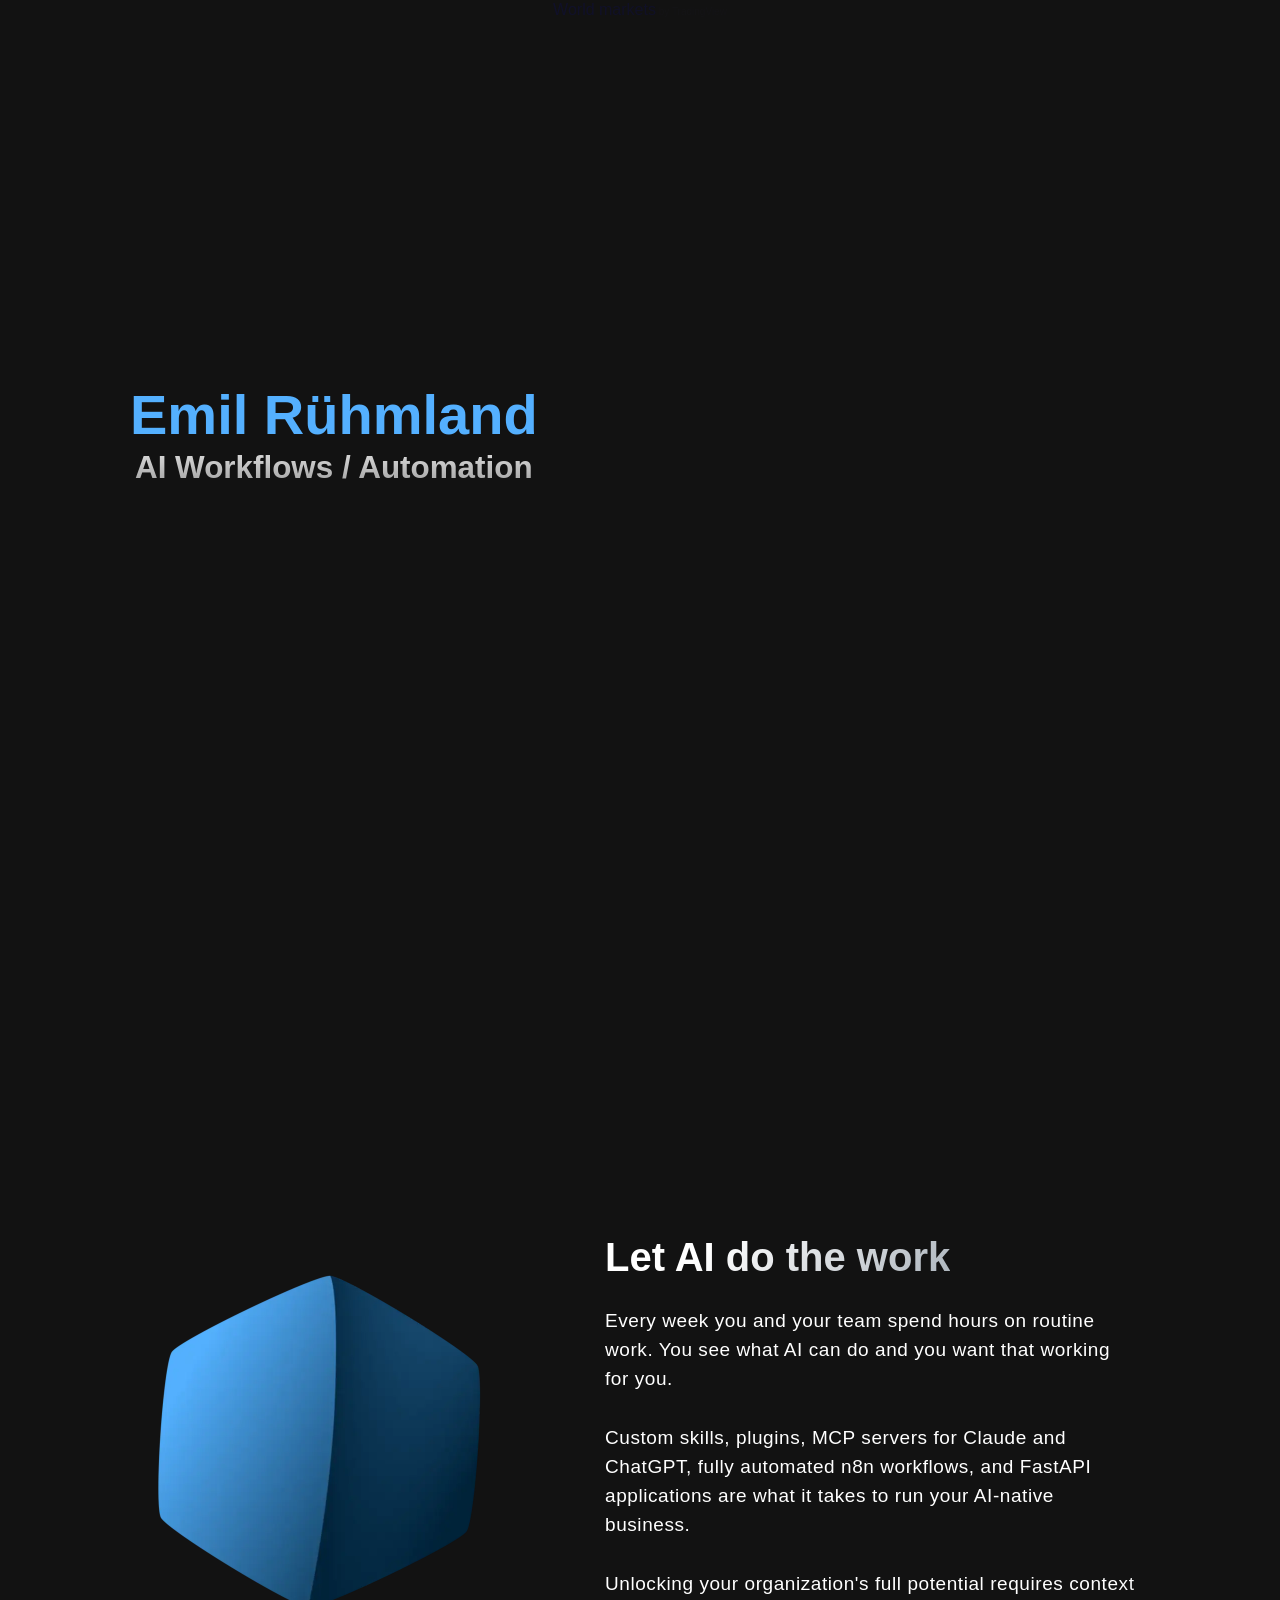
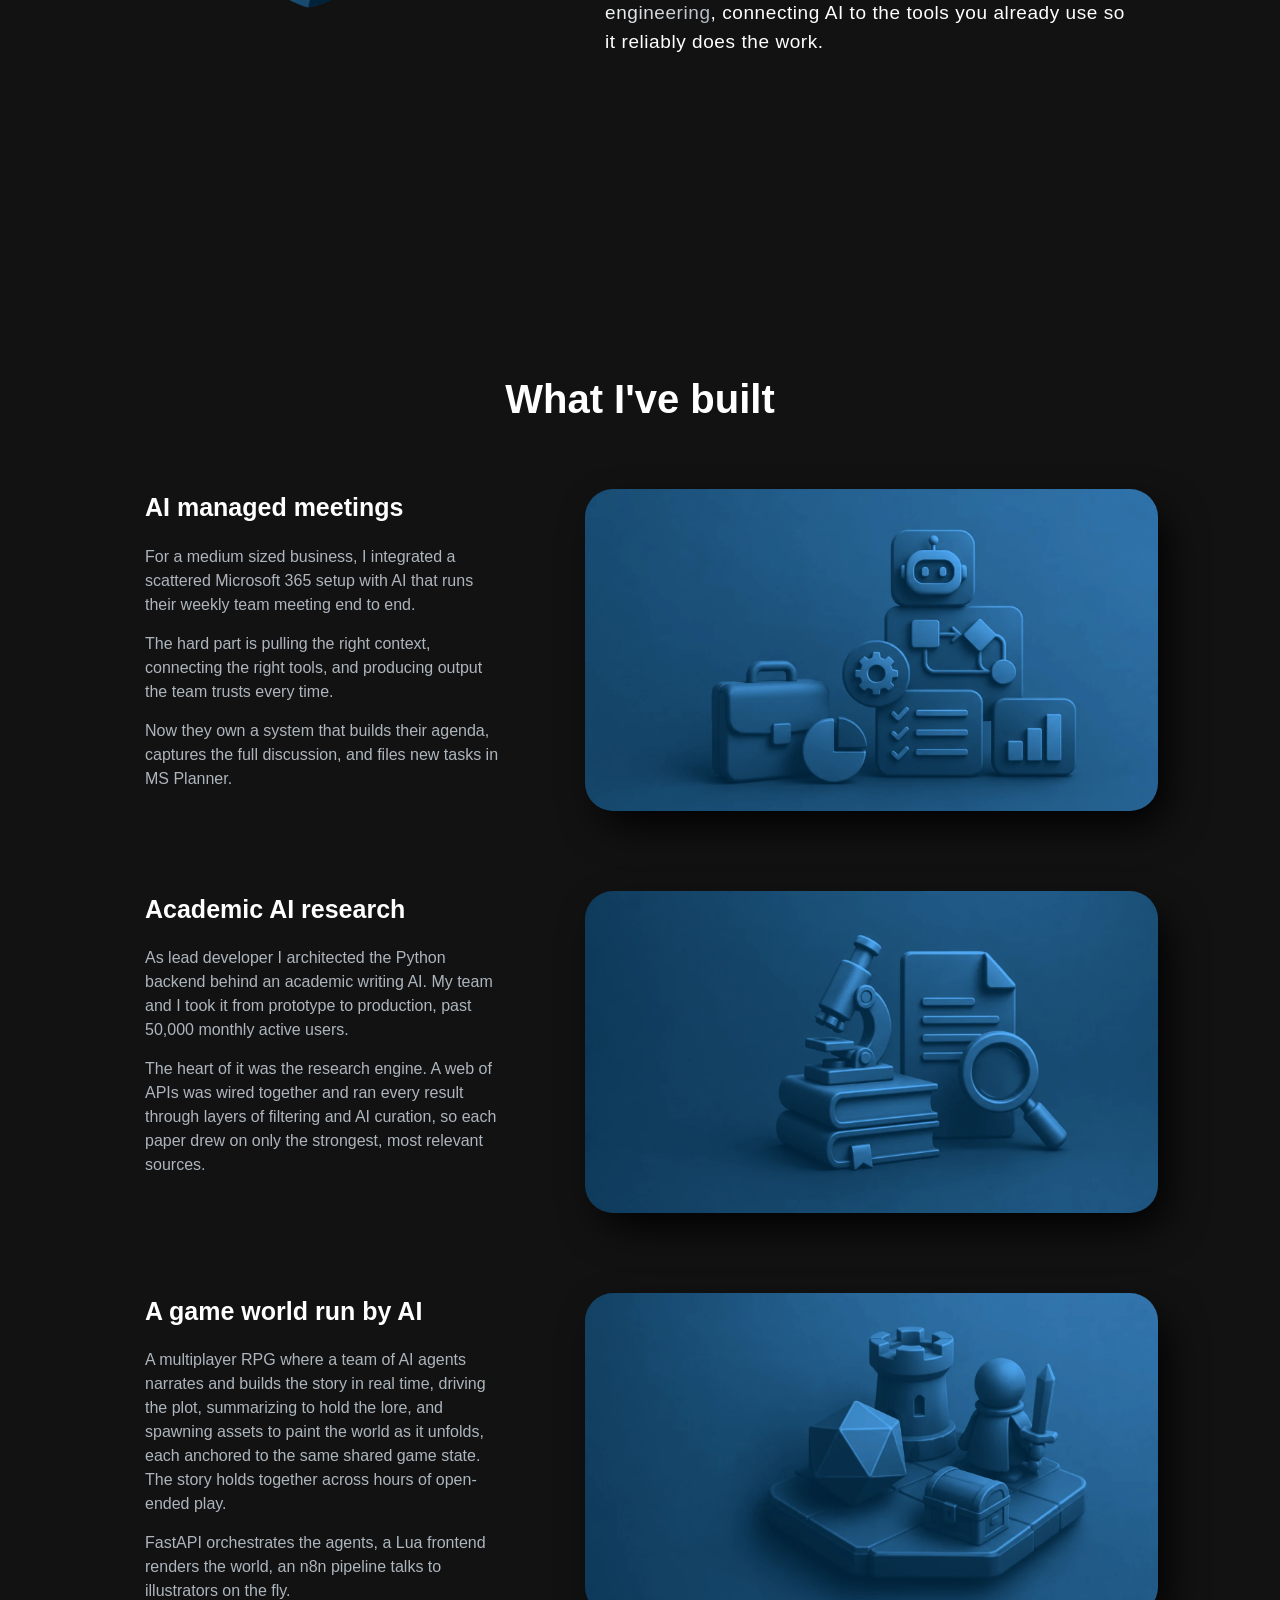
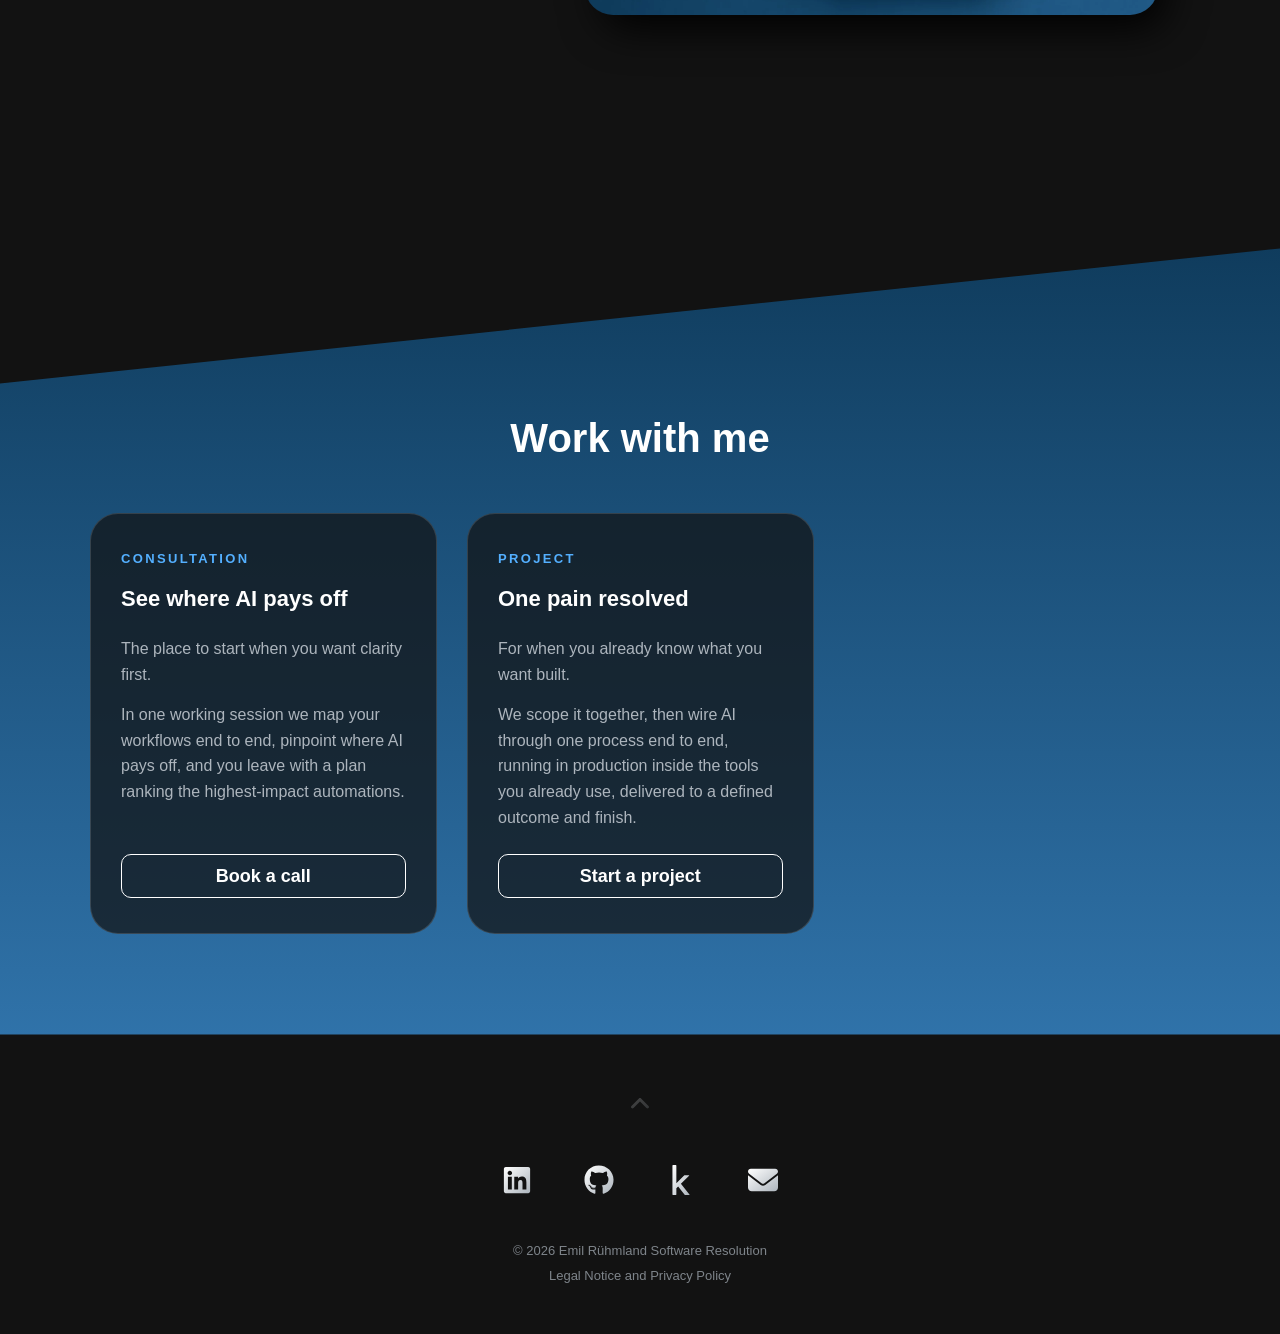
==== commit 1e7a1820: "Flip to dot com" ====
--- a/index.html
+++ b/index.html
@@ -55,15 +55,15 @@
   <meta name="robots" content="index, follow" />
 
   <!-- Canonical URL -->
-  <link rel="canonical" href="https://ruehmland.de/" />
+  <link rel="canonical" href="https://ruehmland.com/" />
 
   <!-- Open Graph -->
   <meta property="og:type" content="website" />
   <meta property="og:title" content="Emil Rühmland | Context Engineer" />
   <meta property="og:description"
     content="AI that does the work. I integrate AI into your business, inside the tools you already use." />
-  <meta property="og:url" content="https://ruehmland.de/" />
-  <meta property="og:image" content="https://ruehmland.de/assets/active/card.webp" />
+  <meta property="og:url" content="https://ruehmland.com/" />
+  <meta property="og:image" content="https://ruehmland.com/assets/active/card.webp" />
   <meta property="og:image:width" content="1200" />
   <meta property="og:image:height" content="630" />
   <meta property="og:locale" content="en_US" />
@@ -74,7 +74,7 @@
   <meta name="twitter:title" content="Emil Rühmland | Context Engineer" />
   <meta name="twitter:description"
     content="AI that does the work. I integrate AI into your business, inside the tools you already use." />
-  <meta name="twitter:image" content="https://ruehmland.de/assets/active/card.webp" />
+  <meta name="twitter:image" content="https://ruehmland.com/assets/active/card.webp" />
 
   <!-- Favicon -->
   <link rel="icon" type="image/webp" href="./assets/active/favicon.webp" />
@@ -93,12 +93,12 @@
     "@graph": [
       {
         "@type": "Person",
-        "@id": "https://ruehmland.de/#emil",
+        "@id": "https://ruehmland.com/#emil",
         "name": "Emil Rühmland",
         "jobTitle": "Context Engineer",
         "description": "AI integration & automation for business",
-        "url": "https://ruehmland.de",
-        "image": "https://ruehmland.de/assets/active/logo.webp",
+        "url": "https://ruehmland.com",
+        "image": "https://ruehmland.com/assets/active/logo.webp",
         "email": "emil@ruehm.land",
         "sameAs": [
           "https://www.linkedin.com/in/emilrueh/",
@@ -125,7 +125,7 @@
       {
         "@type": "Service",
         "serviceType": "AI integration & automation",
-        "provider": { "@id": "https://ruehmland.de/#emil" },
+        "provider": { "@id": "https://ruehmland.com/#emil" },
         "areaServed": ["EU", "Remote"]
       }
     ]
@@ -377,8 +377,8 @@
         &copy; <span id="year"></span> Emil Rühmland Software Resolution
       </p>
       <p class="footer__text">
-        <a href="./impressum.html">Impressum</a> und
-        <a href="./datenschutz.html">Datenschutz</a>
+        <a href="./impressum.html">Legal Notice</a> and
+        <a href="./privacy.html">Privacy Policy</a>
       </p>
       <script>
         document.getElementById('year').textContent = new Date().getFullYear();
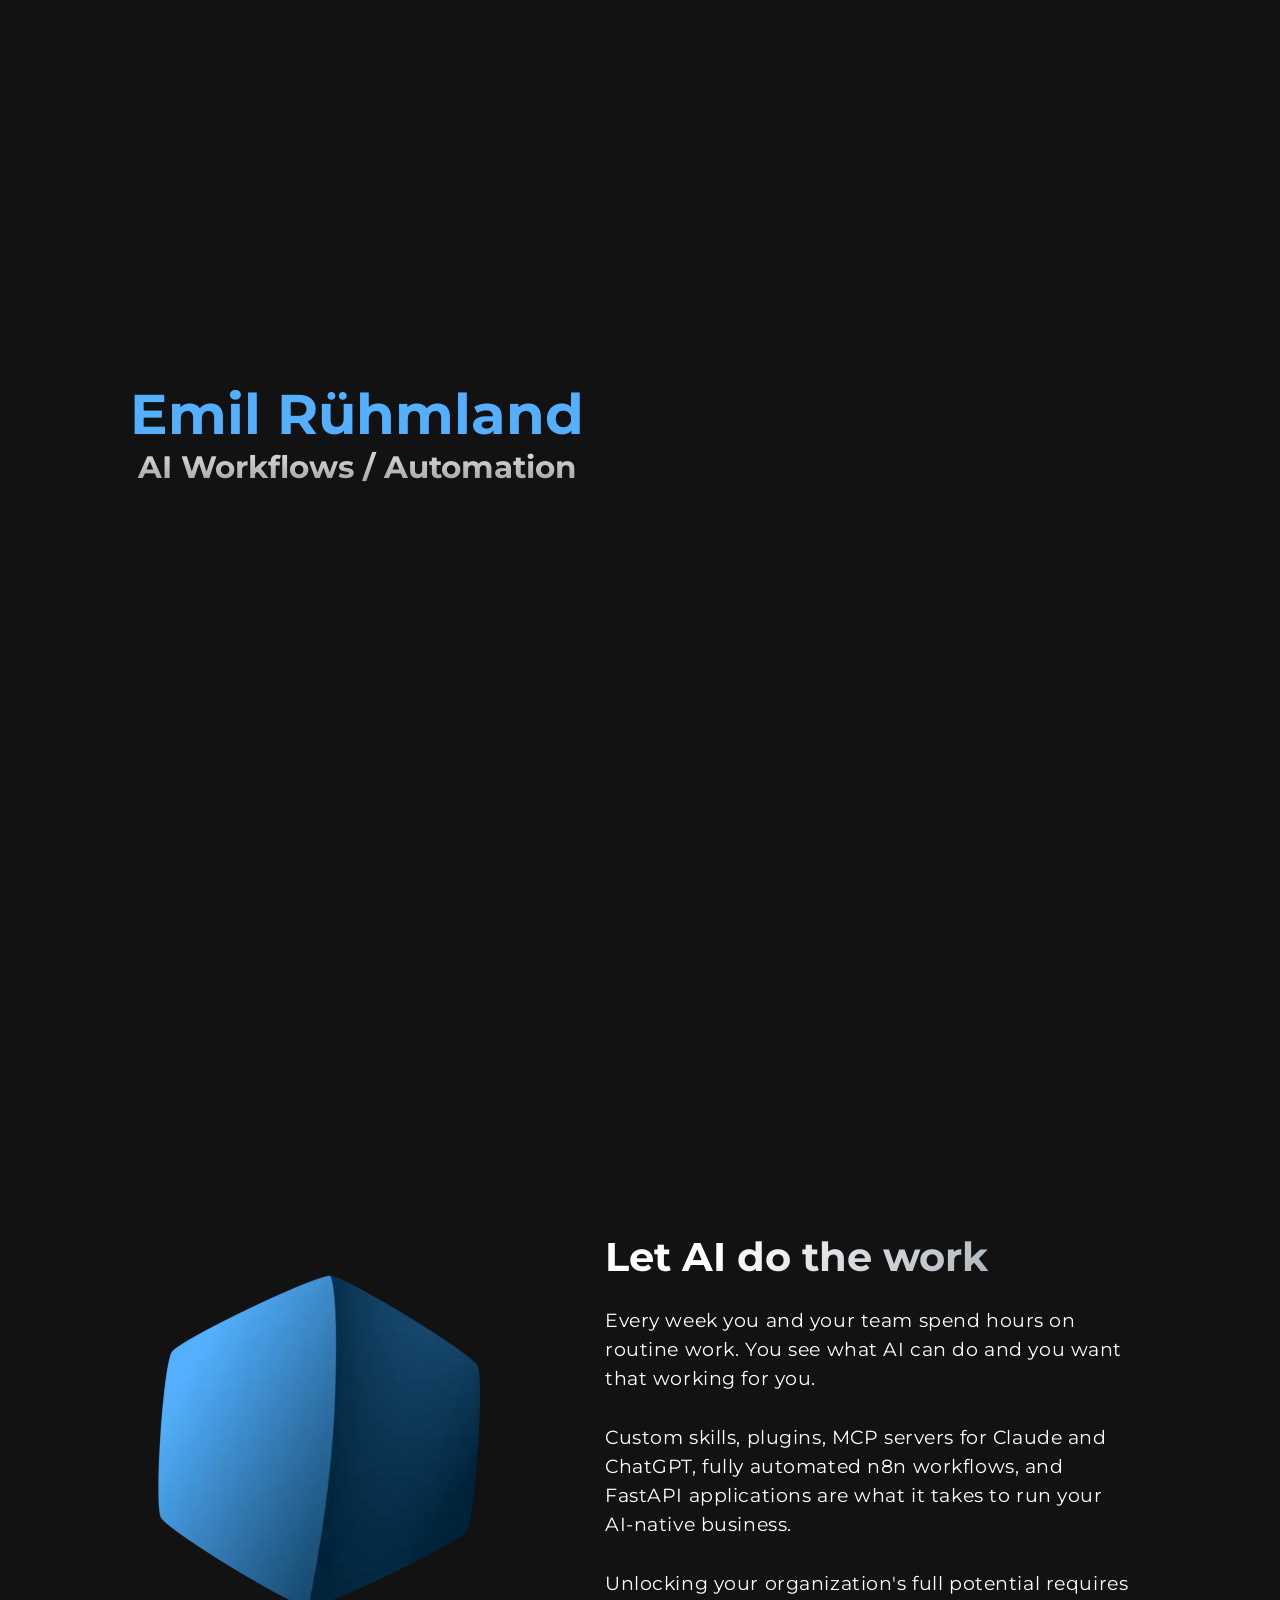
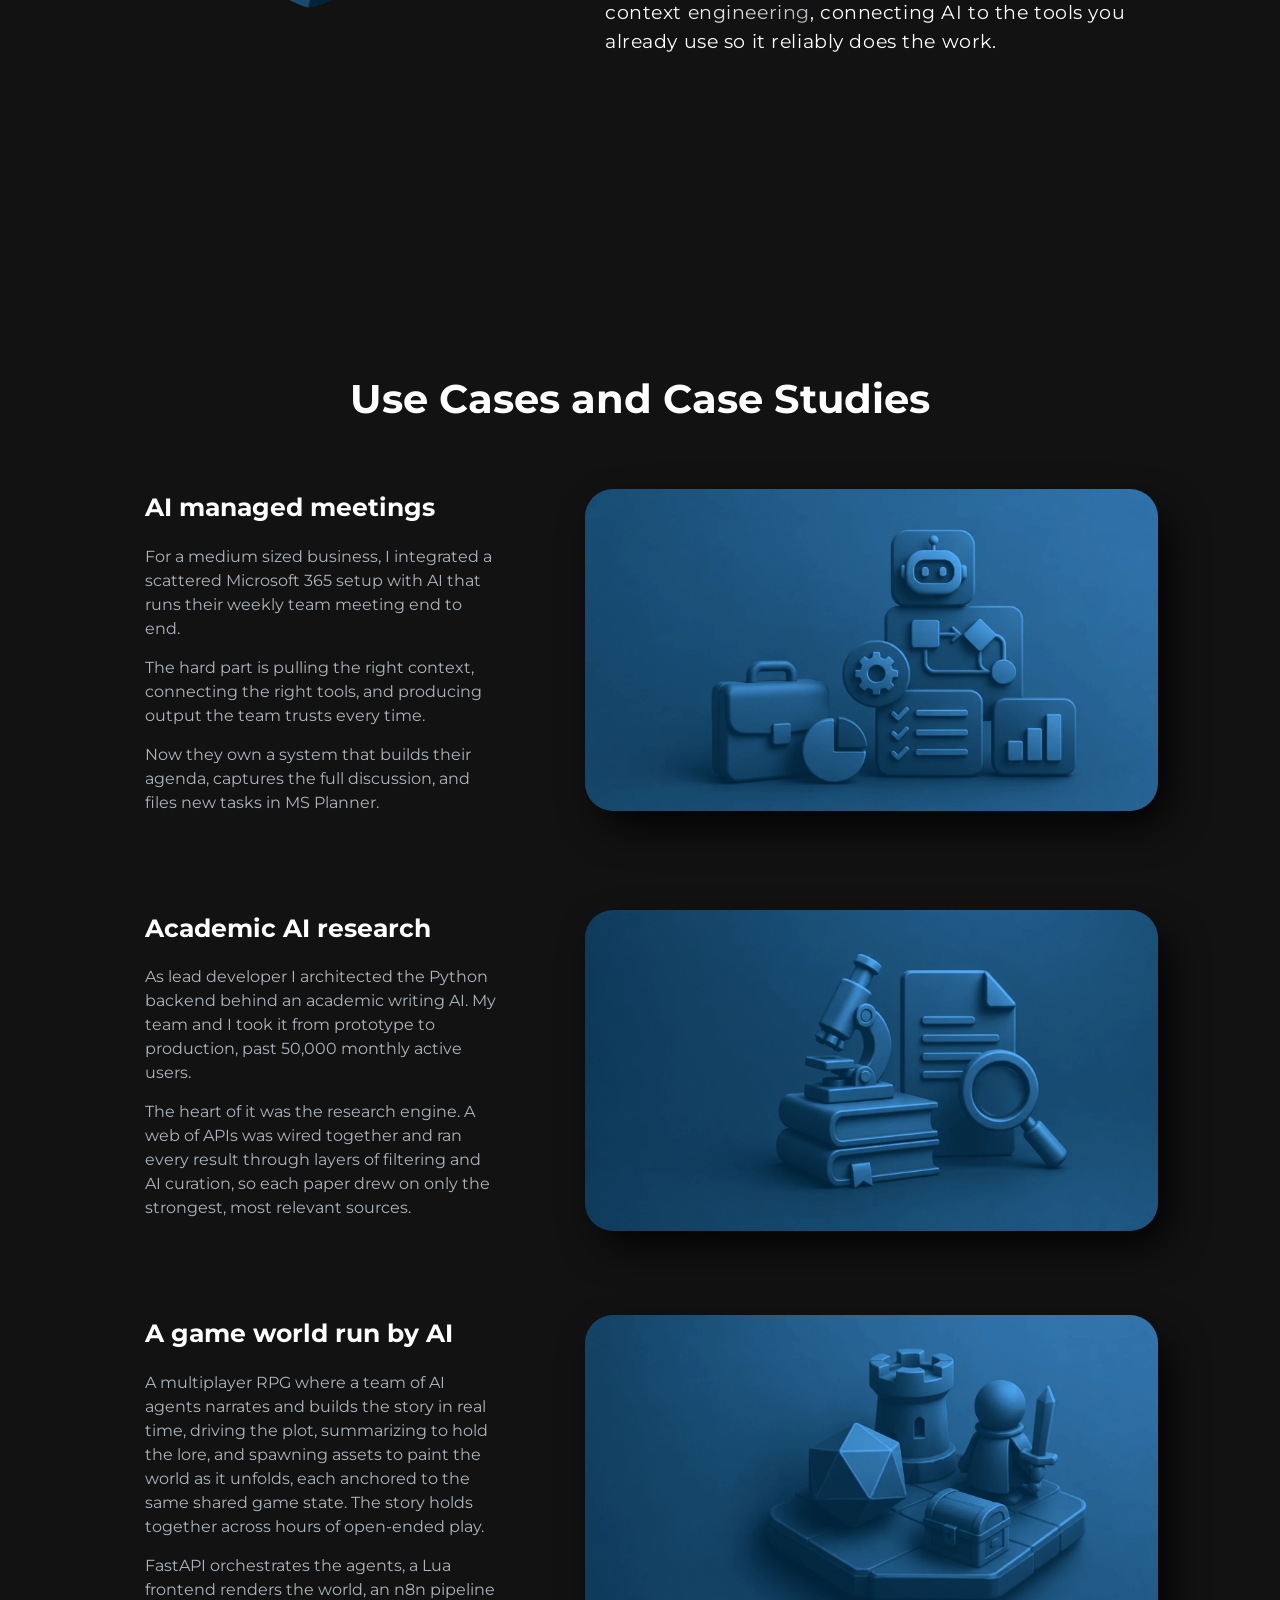
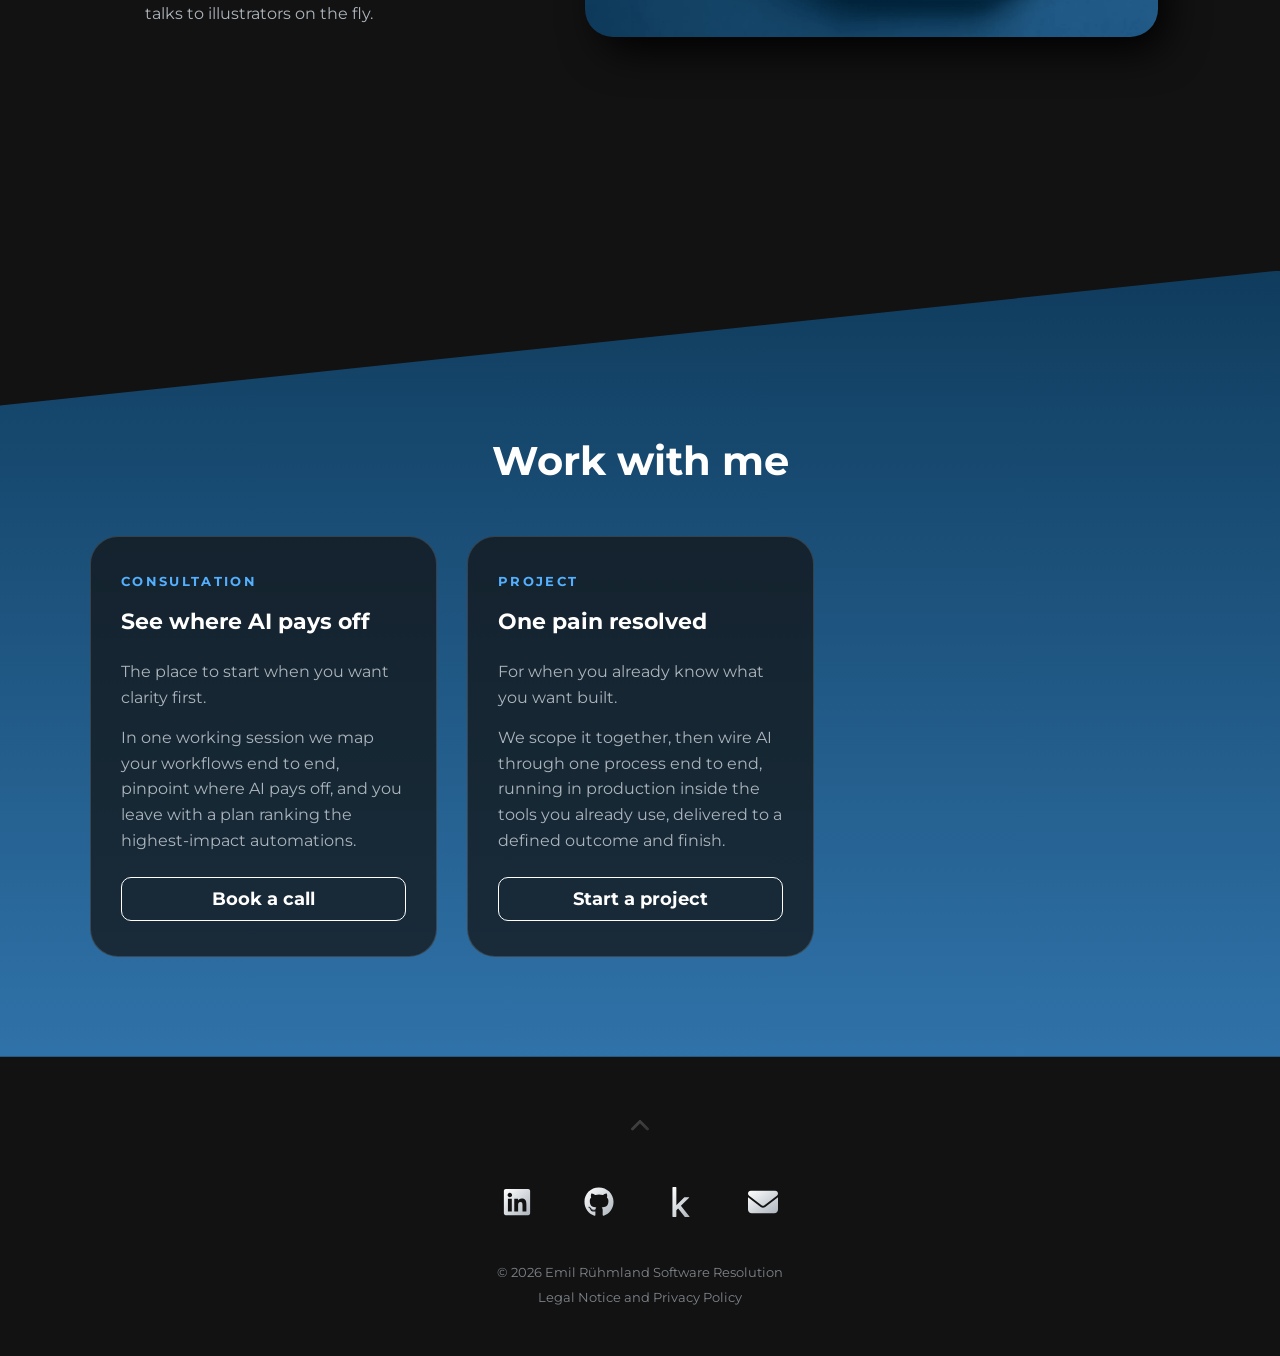
==== commit 5f78c4c7: "Adjust wording and js" ====
--- a/index.html
+++ b/index.html
@@ -9,41 +9,17 @@
     @font-face {
       font-family: 'Montserrat';
       font-style: normal;
-      font-weight: 400;
+      font-weight: 400 700;
       font-display: swap;
-      src: url('./assets/fonts/montserrat-400.ttf') format('truetype')
-    }
-
-    @font-face {
-      font-family: 'Montserrat';
-      font-style: normal;
-      font-weight: 700;
-      font-display: swap;
-      src: url('./assets/fonts/montserrat-700.ttf') format('truetype')
+      src: url('./assets/fonts/montserrat-var.woff2') format('woff2')
     }
 
     @font-face {
       font-family: 'Chivo Mono';
       font-style: normal;
-      font-weight: 100;
+      font-weight: 100 400;
       font-display: swap;
-      src: url('./assets/fonts/chivomono-100.ttf') format('truetype')
-    }
-
-    @font-face {
-      font-family: 'Chivo Mono';
-      font-style: normal;
-      font-weight: 300;
-      font-display: swap;
-      src: url('./assets/fonts/chivomono-300.ttf') format('truetype')
-    }
-
-    @font-face {
-      font-family: 'Chivo Mono';
-      font-style: normal;
-      font-weight: 400;
-      font-display: swap;
-      src: url('./assets/fonts/chivomono-400.ttf') format('truetype')
+      src: url('./assets/fonts/chivomono-var.woff2') format('woff2')
     }
   </style>
 
@@ -223,7 +199,7 @@
   <section id="projects">
     <div class="container">
       <div class="project-wrapper">
-        <h2 class="section-title">What I've built</h2>
+        <h2 class="section-title">Use Cases and Case Studies</h2>
 
         <!-- Each .row is a project -->
         <article class="row">
@@ -389,10 +365,9 @@
 
   <script defer src="./javascript/vanilla-tilt.min.js"></script>
   <script defer src="./javascript/valtilt.js"></script>
-  <!-- <script defer src="./javascript/crudeletters.js"></script> -->
+  <script defer src="./javascript/crudeletters.js"></script>
   <script defer src="./javascript/readability.js"></script>
   <script defer src="./javascript/binary.js"></script>
-  <script defer src="./javascript/tradingview.js"></script>
 </body>
 
 </html>
--- a/css/main.css
+++ b/css/main.css
@@ -23,7 +23,6 @@
     --accent-middle: #002239;
     --text-white: #ffffff;
     --text-light-grey: #adb5bd;
-    --chart-opacity: 0.15;
 }
 
 /* ==========================================================================
@@ -574,17 +573,6 @@
     }
 }
 
-@keyframes widgetFadeIn {
-    from {
-        opacity: 0;
-    }
-
-    to {
-        opacity: var(--chart-opacity);
-    }
-}
-
-
 @media(max-width: 75em) {
     #about {
         height: 100%;
@@ -970,45 +958,7 @@
     }
 }
 
-/* ==========================================================================
-   8b. TRADINGVIEW WIDGET & MOUSE ZONES
-   ========================================================================== */
-
-#hero .tradingview-widget-container {
-    position: absolute;
-    top: 0;
-    left: 0;
-    width: 100%;
-    animation: widgetFadeIn 3s ease-out 1s backwards;
-    height: 100%;
-    z-index: 0;
-    opacity: var(--chart-opacity);
-    transition: opacity 1s ease;
-    -webkit-mask-image:
-        radial-gradient(ellipse at -5% 105%, transparent 12%, black 54%),
-        /* bottom-left */
-        radial-gradient(ellipse at 105% -5%, transparent 12%, black 54%),
-        /* top-right */
-        radial-gradient(ellipse at 105% 105%, transparent 21%, black 54%);
-    /* bottom-right */
-    mask-image:
-        radial-gradient(ellipse at -5% 105%, transparent 12%, black 54%),
-        /* bottom-left */
-        radial-gradient(ellipse at 105% -5%, transparent 12%, black 54%),
-        /* top-right */
-        radial-gradient(ellipse at 105% 105%, transparent 21%, black 54%);
-    /* bottom-right */
-    -webkit-mask-composite: source-in;
-    mask-composite: intersect;
-}
-
-#hero .tradingview-widget-container:hover {
-    opacity: 0.6;
-}
-
 @media(max-width: 48em) {
-
-    #hero .tradingview-widget-container,
     .hero-overlay {
         display: none;
     }
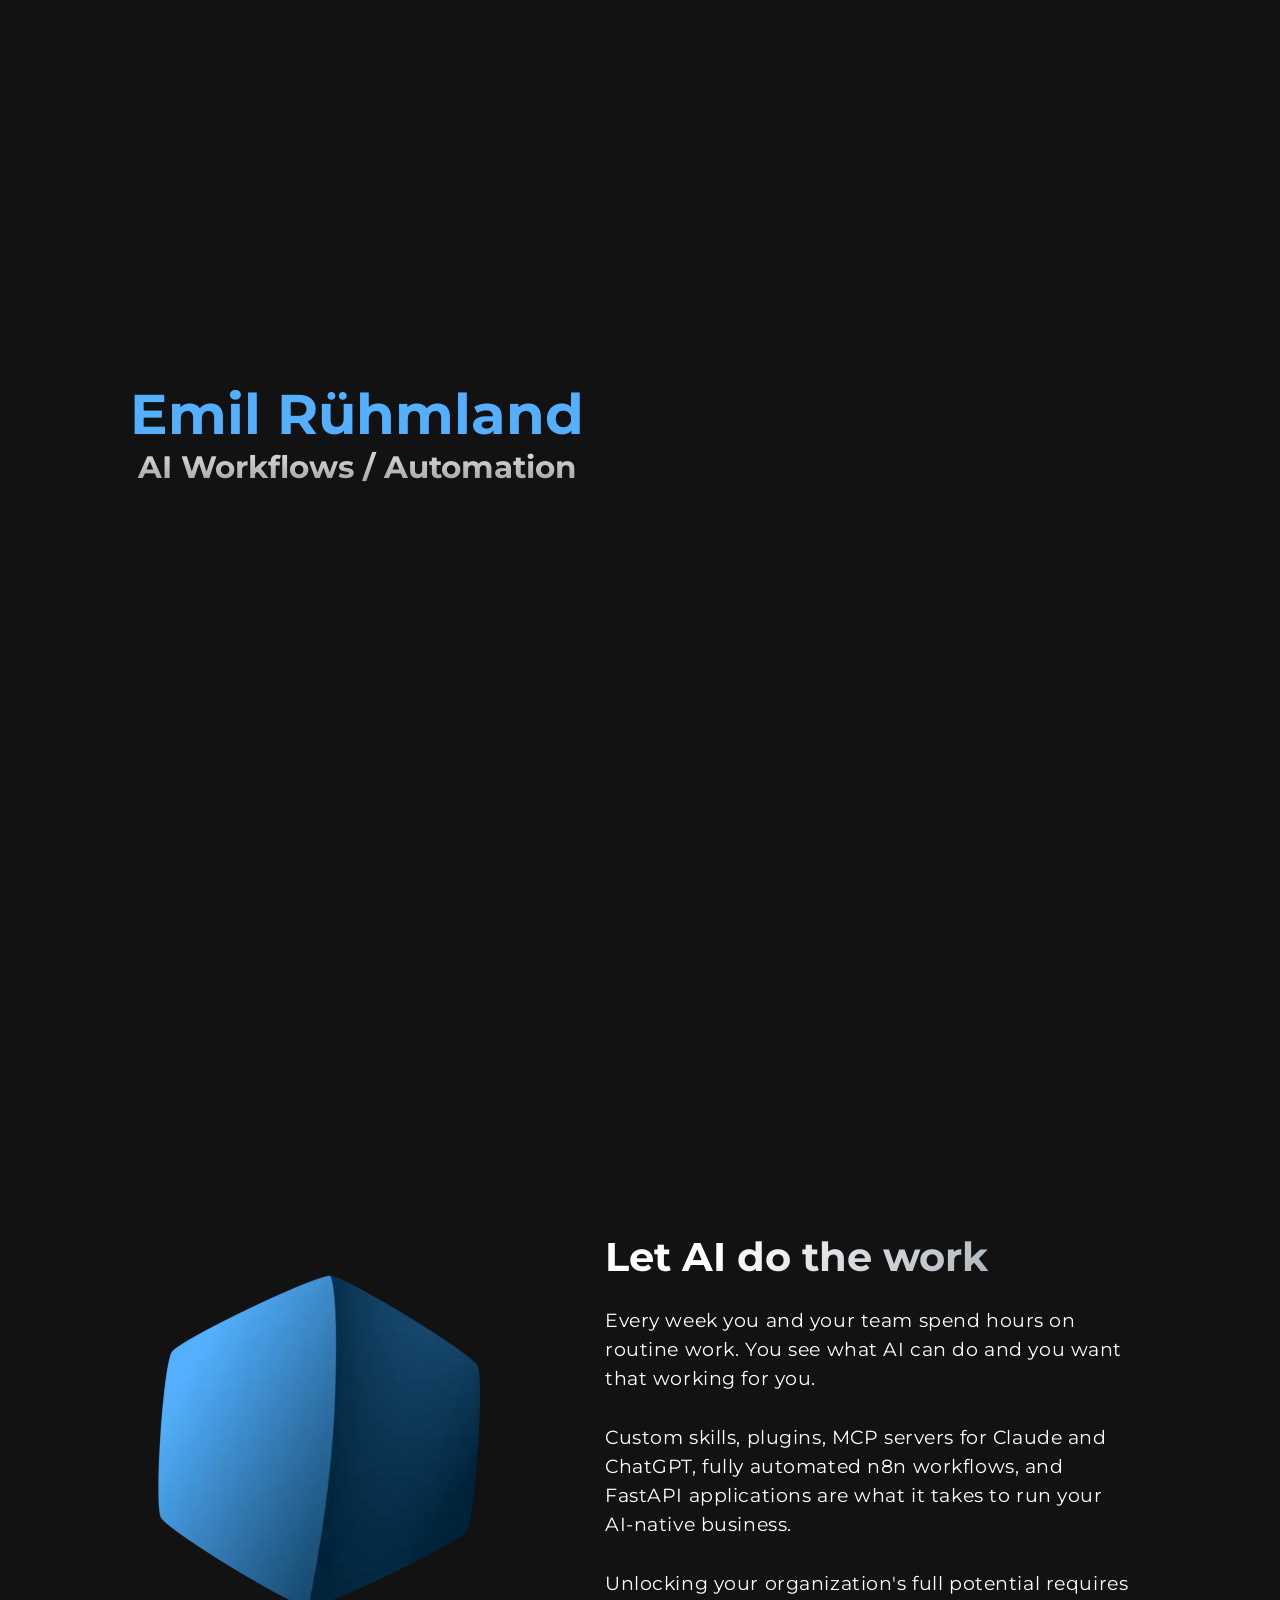
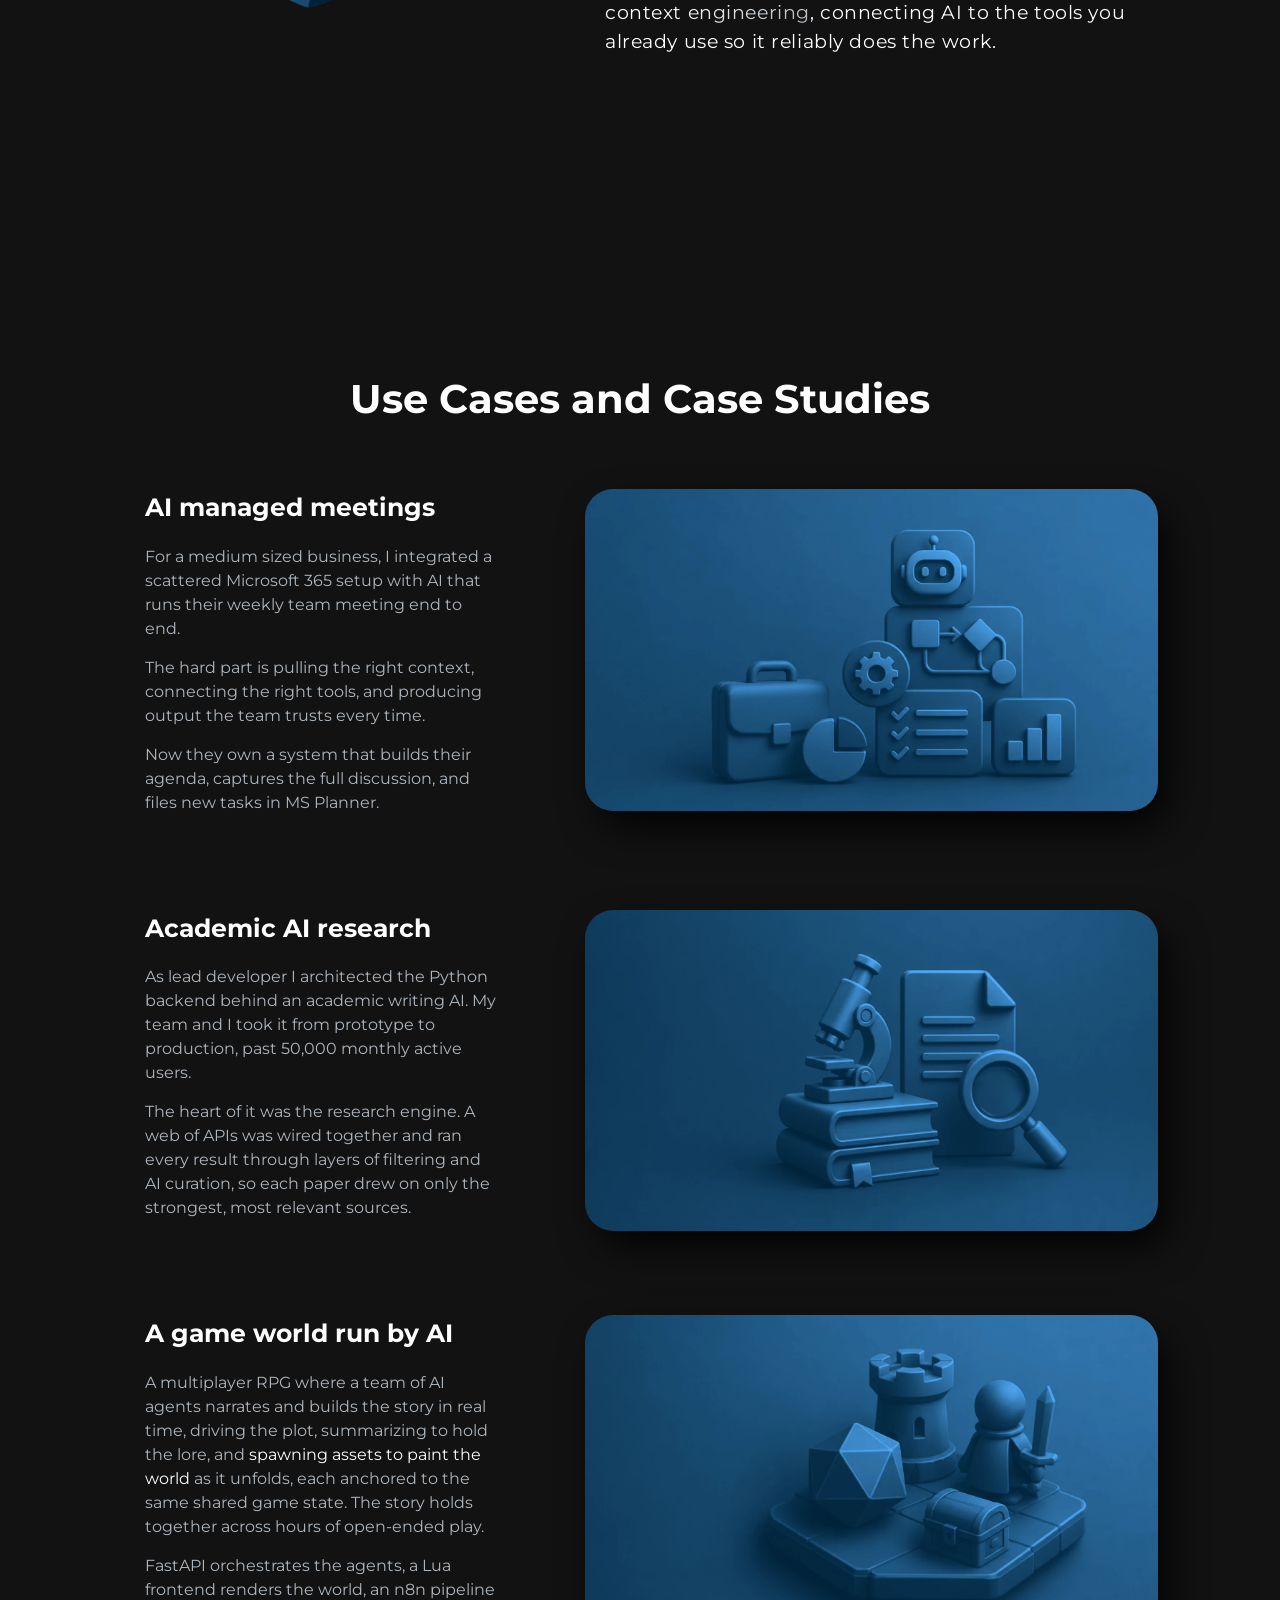
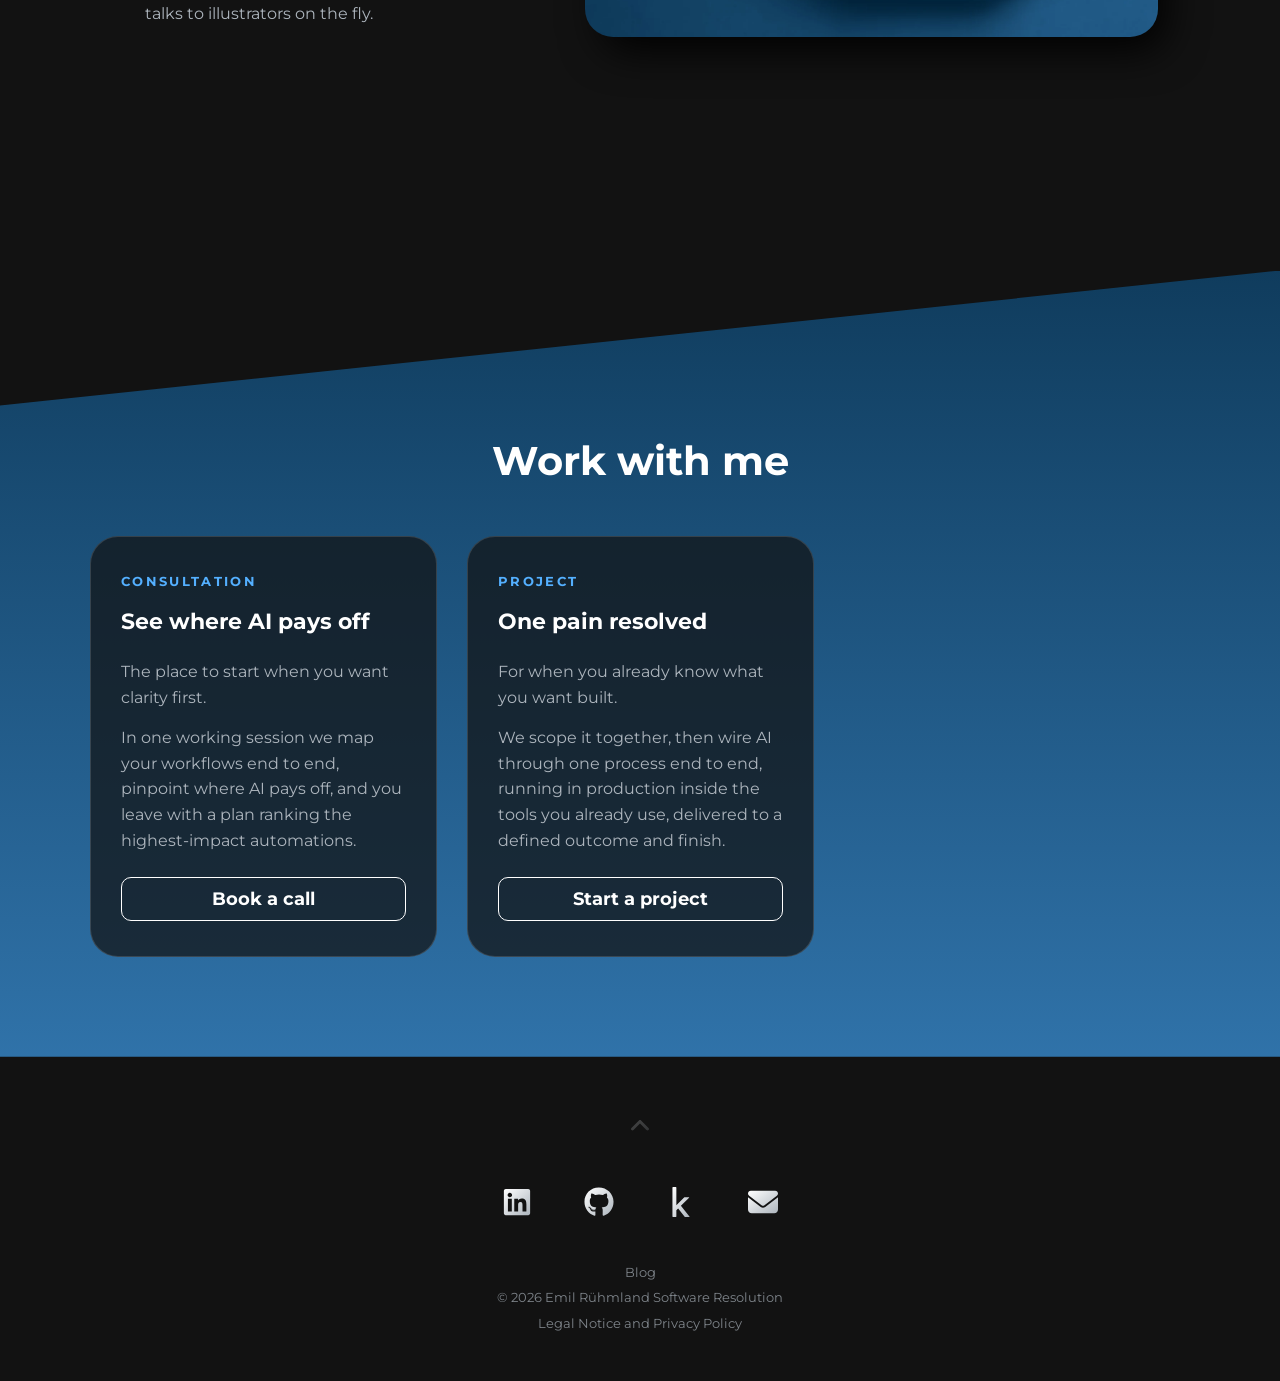
==== commit 19255de3: "Add blog with transparent backgrounds post" ====
--- a/index.html
+++ b/index.html
@@ -5,6 +5,7 @@
   <meta charset="UTF-8" />
   <meta http-equiv="X-UA-Compatible" content="IE=edge" />
   <meta name="viewport" content="width=device-width, initial-scale=1.0" />
+  <link rel="preload" href="./assets/fonts/montserrat-var.woff2" as="font" type="font/woff2" crossorigin />
   <style>
     @font-face {
       font-family: 'Montserrat';
@@ -60,7 +61,7 @@
 
   <link rel="stylesheet" href="./css/main.css" />
   <script defer src="./javascript/scrollreveal.min.js"></script>
-  <script defer type="text/javascript" src="./javascript/scrollveal.js"></script>
+  <script defer src="./javascript/scrollveal.js"></script>
 
   <!-- JSON-LD Structured Data -->
   <script type="application/ld+json">
@@ -257,7 +258,8 @@
             <h3 class="project-wrapper__text-title">A game world run by AI</h3>
             <p class="project-wrapper__text-info">
               A multiplayer RPG where a team of AI agents narrates and builds the story in real
-              time, driving the plot, summarizing to hold the lore, and spawning assets to paint the world as
+              time, driving the plot, summarizing to hold the lore, and
+              <a href="./blog/transparent-backgrounds-for-ai-art">spawning assets to paint the world</a> as
               it unfolds, each anchored to the same shared game state. The story holds together across hours of
               open-ended play.
             </p>
@@ -350,11 +352,14 @@
         </a>
       </div>
       <p class="footer__text">
+        <a href="./blog/">Blog</a>
+      </p>
+      <p class="footer__text">
         &copy; <span id="year"></span> Emil Rühmland Software Resolution
       </p>
       <p class="footer__text">
-        <a href="./impressum.html">Legal Notice</a> and
-        <a href="./privacy.html">Privacy Policy</a>
+        <a href="./legal">Legal Notice</a> and
+        <a href="./privacy">Privacy Policy</a>
       </p>
       <script>
         document.getElementById('year').textContent = new Date().getFullYear();
--- a/css/main.css
+++ b/css/main.css
@@ -1189,6 +1189,14 @@
     margin-bottom: 1.5rem;
 }
 
+#projects .project-wrapper__text-info a {
+    color: var(--text-white);
+}
+
+#projects .project-wrapper__text-info a:hover {
+    color: var(--accent-light-blue);
+}
+
 #projects .project-wrapper__text-btns {
     width: 100%;
     display: flex;
